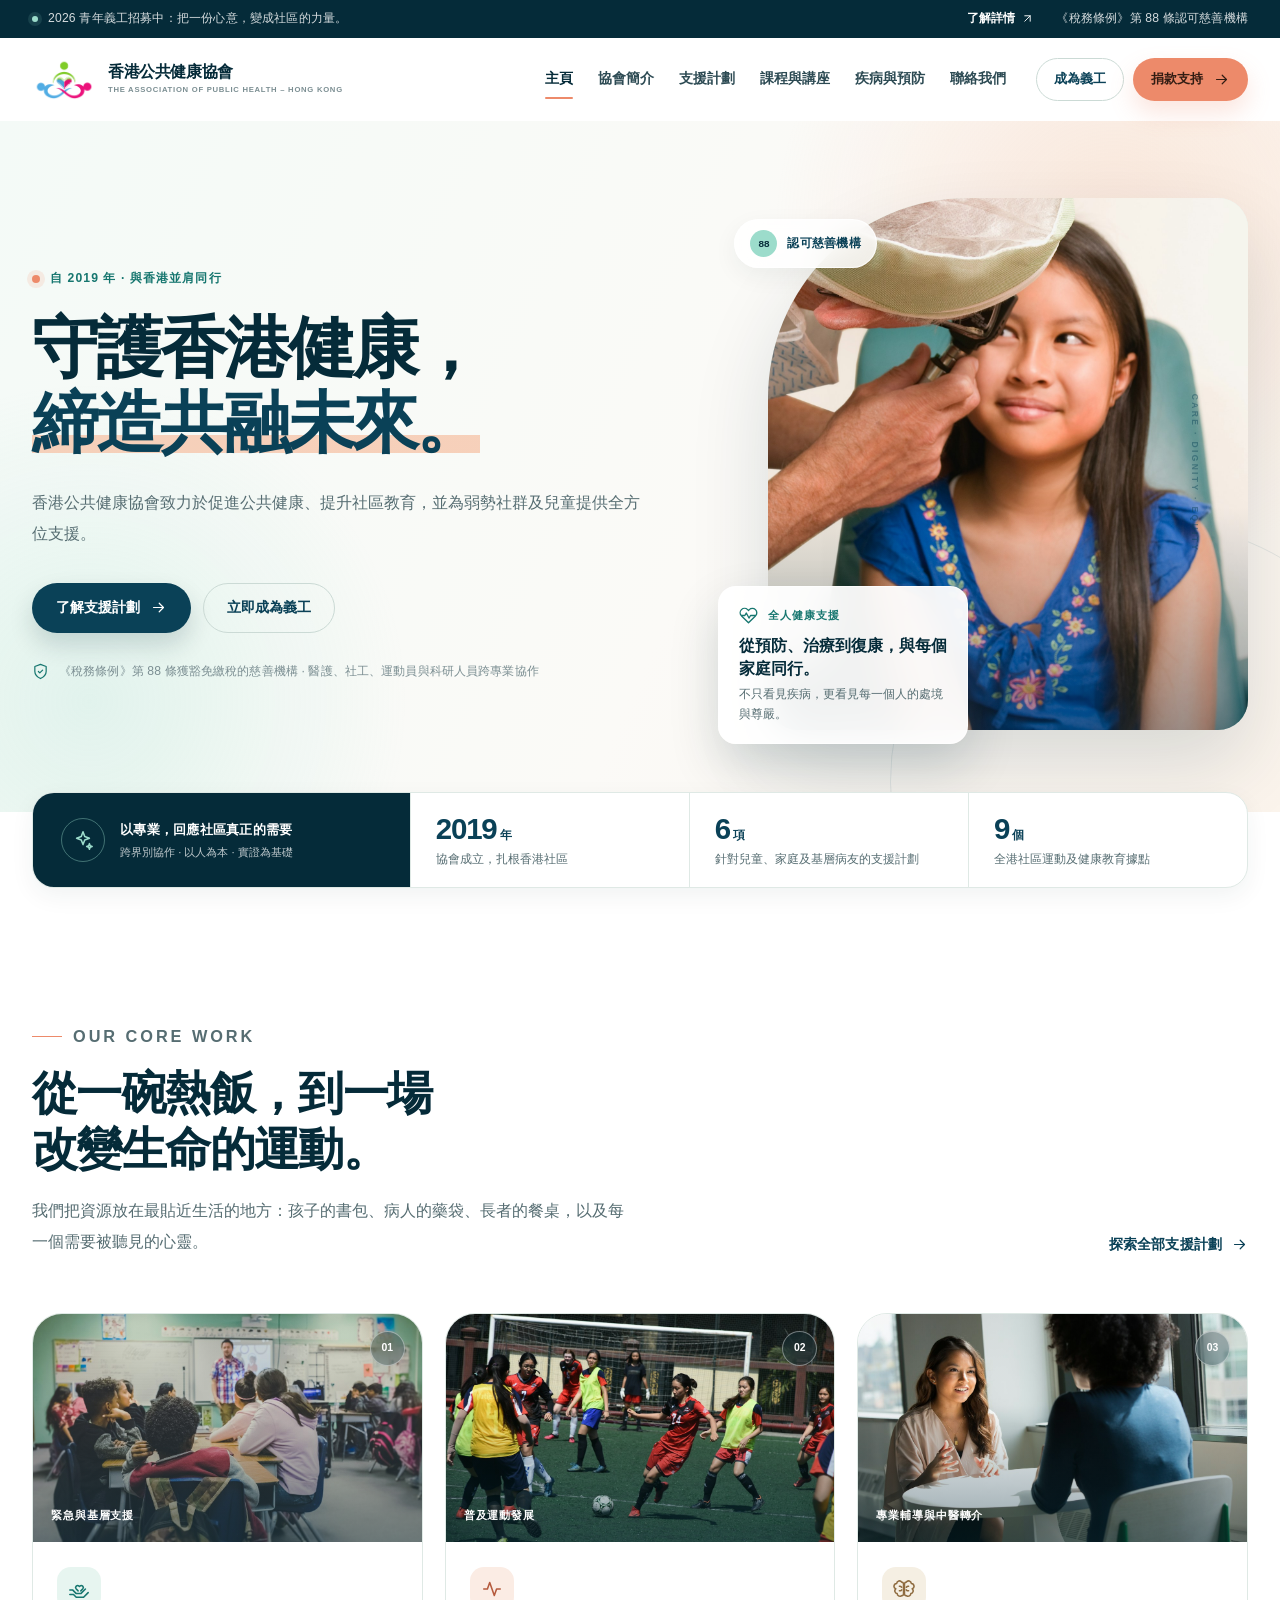
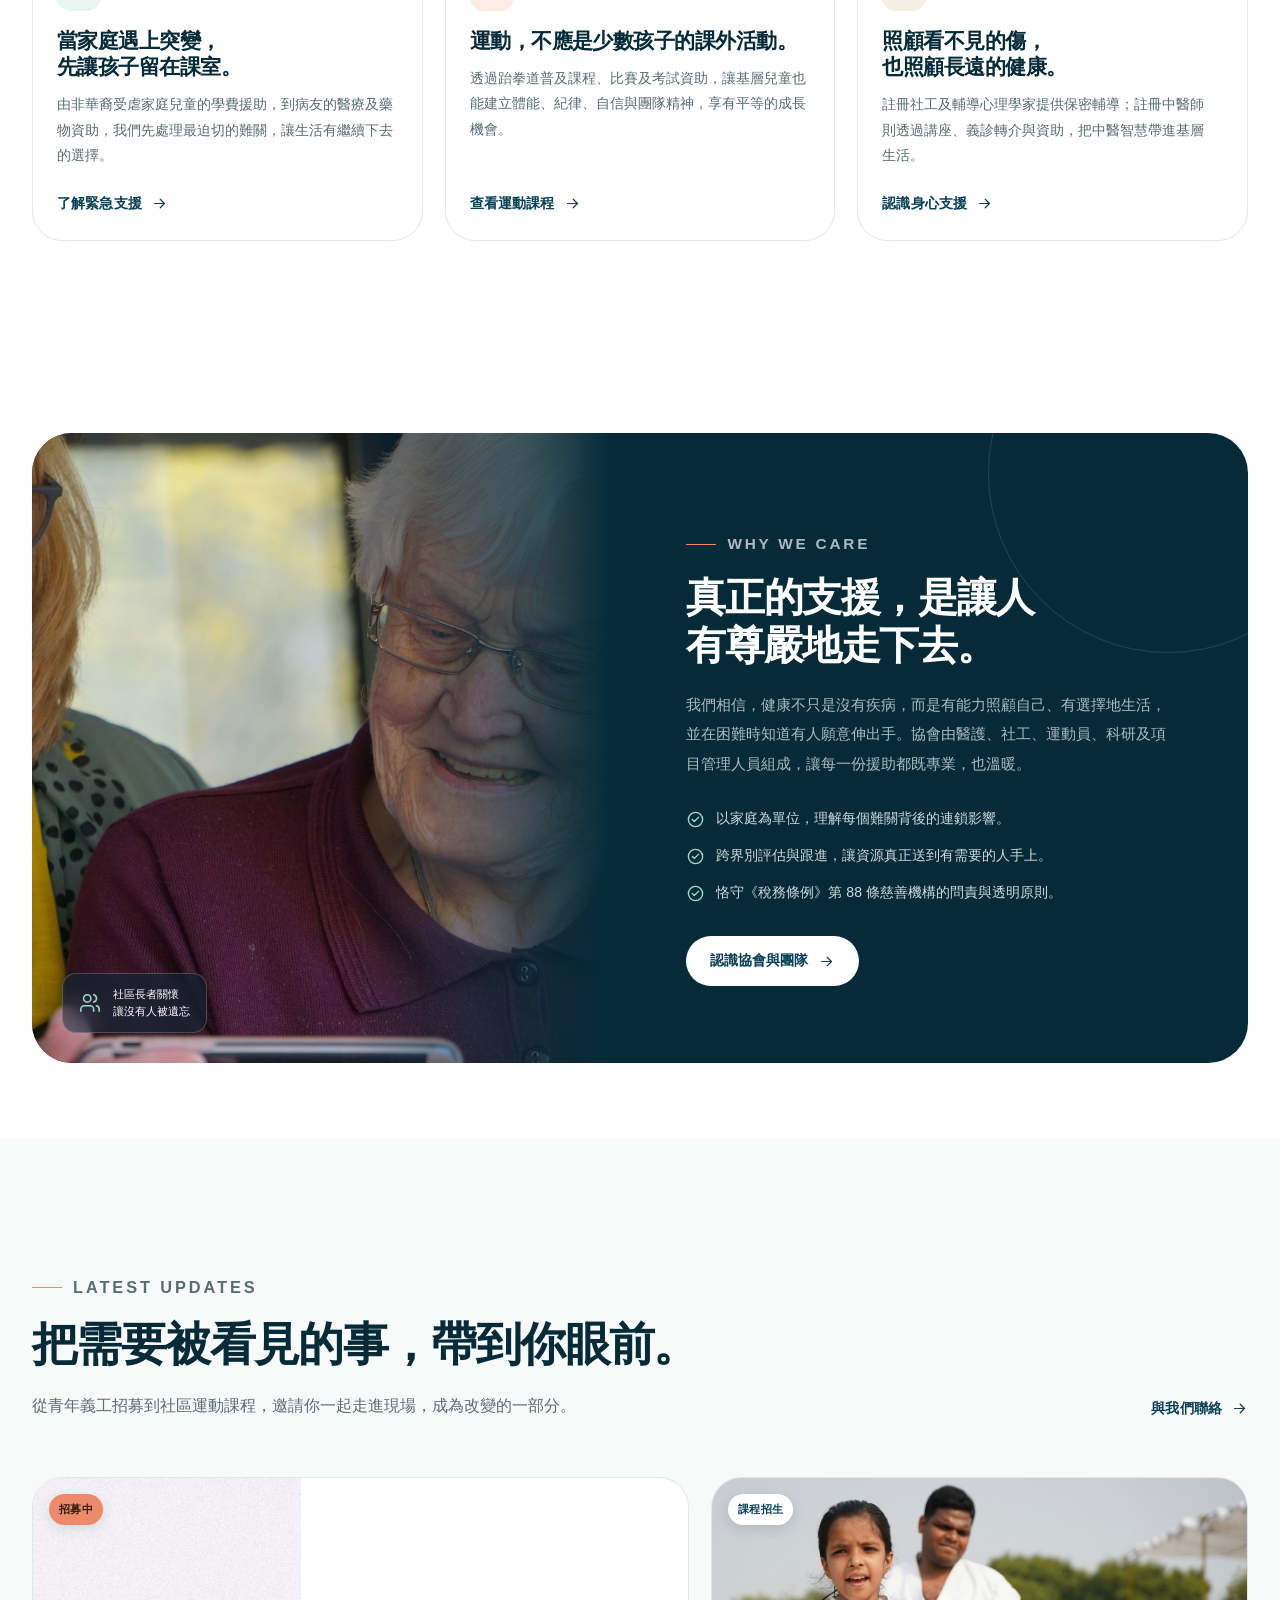
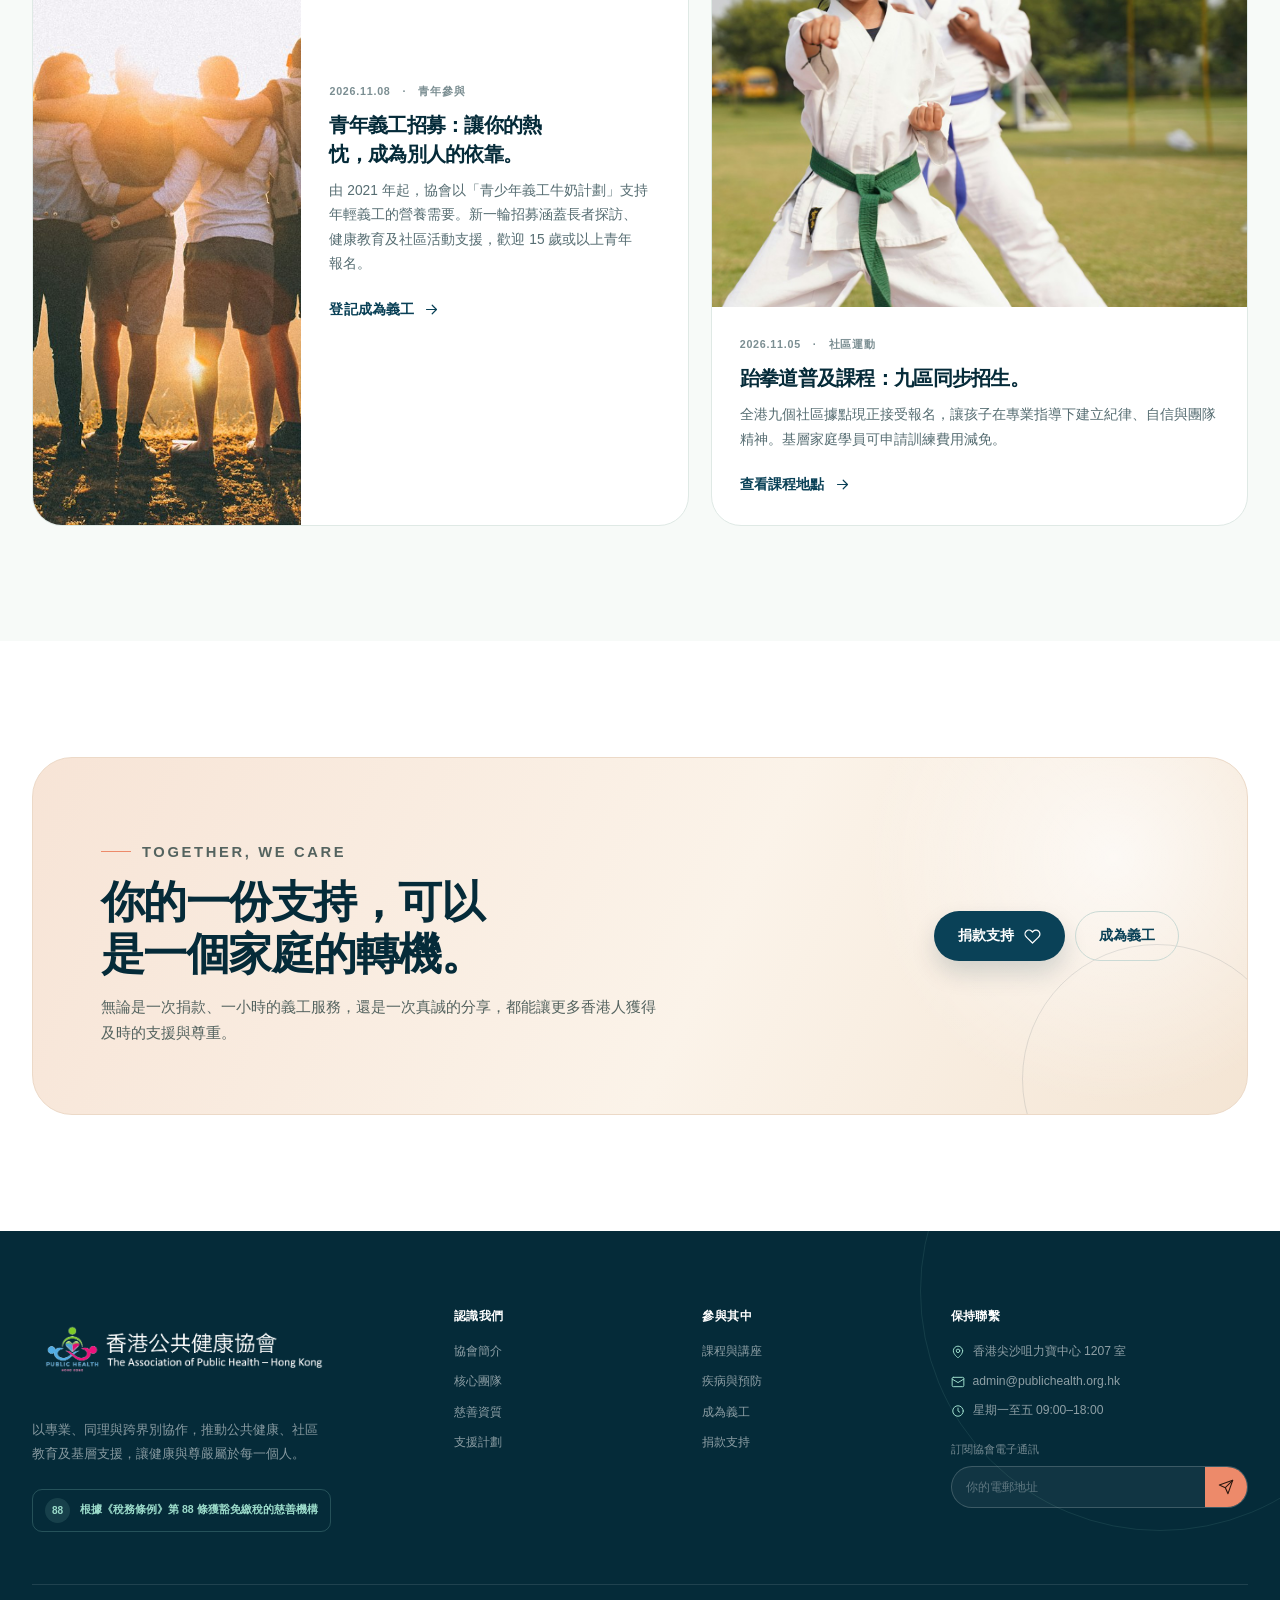
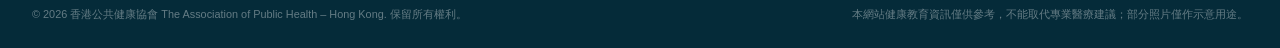
==== index.html @ a59a2dbe "Add files via upload" ====
<!DOCTYPE html>
<html lang="zh-Hant-HK">
<head>
  <meta charset="UTF-8">
  <meta name="viewport" content="width=device-width, initial-scale=1.0">
  <title>香港公共健康協會 | 守護香港健康，締造共融未來</title>
  <meta name="description" content="香港公共健康協會成立於 2019 年，是根據《稅務條例》第 88 條獲豁免繳稅的慈善機構。我們透過基層支援、社區運動、專業輔導及中醫轉介，守護每一個家庭的健康與尊嚴。">
  <meta name="theme-color" content="#073647">
  <meta property="og:title" content="香港公共健康協會 | 守護香港健康，締造共融未來">
  <meta property="og:description" content="以專業與同理心，推動公共健康、社區教育，為弱勢社群及兒童提供全方位支援。">
  <meta property="og:type" content="website">
  <link rel="icon" href="favicon.png" type="image/png">
  <script>document.documentElement.classList.add('js');</script>
  <link rel="stylesheet" href="assets/css/styles.css">
</head>
<body>
  <a class="skip-link" href="#main-content">跳至主要內容</a>

  <div class="topbar">
    <div class="container topbar__inner">
      <p class="topbar__message"><span class="topbar__dot" aria-hidden="true"></span>2026 青年義工招募中：把一份心意，變成社區的力量。</p>
      <div class="topbar__right">
        <a href="contact.html#volunteer">了解詳情 <svg class="icon" aria-hidden="true"><use href="assets/icons.svg#arrow-up-right"></use></svg></a>
        <span>《稅務條例》第 88 條認可慈善機構</span>
      </div>
    </div>
  </div>

  <header class="site-header">
    <div class="container header__inner">
      <a class="brand" href="index.html" aria-label="香港公共健康協會 — 返回主頁">
        <img class="brand__mark" src="assets/images/aphk-mark.webp" alt="" width="540" height="360">
        <span class="brand__text">
          <span class="brand__name">香港公共健康協會</span>
          <span class="brand__en">The Association of Public Health – Hong Kong</span>
        </span>
      </a>

      <nav class="nav" aria-label="主要導覽">
        <a class="nav__link" data-nav-link href="index.html">主頁</a>
        <a class="nav__link" data-nav-link href="about.html">協會簡介</a>
        <a class="nav__link" data-nav-link href="support.html">支援計劃</a>
        <a class="nav__link" data-nav-link href="courses.html">課程與講座</a>
        <a class="nav__link" data-nav-link href="prevention.html">疾病與預防</a>
        <a class="nav__link" data-nav-link href="contact.html">聯絡我們</a>
      </nav>

      <div class="header__actions">
        <a class="btn btn--outline btn--sm" href="contact.html#volunteer">成為義工</a>
        <a class="btn btn--accent btn--sm" href="contact.html#donate">捐款支持 <svg class="icon" aria-hidden="true"><use href="assets/icons.svg#arrow-right"></use></svg></a>
      </div>

      <button class="menu-toggle" type="button" data-menu-toggle aria-controls="mobile-nav" aria-expanded="false" aria-label="開啟選單">
        <svg class="icon" aria-hidden="true"><use href="assets/icons.svg#menu"></use></svg>
      </button>
    </div>
  </header>

  <div class="mobile-nav" id="mobile-nav" data-mobile-nav aria-hidden="true">
    <div class="mobile-nav__top">
      <a class="brand" href="index.html" aria-label="香港公共健康協會 — 返回主頁">
        <img class="brand__mark" src="assets/images/aphk-mark.webp" alt="" width="540" height="360">
        <span class="brand__text">
          <span class="brand__name">香港公共健康協會</span>
          <span class="brand__en">The Association of Public Health – Hong Kong</span>
        </span>
      </a>
      <button class="mobile-nav__close" type="button" data-menu-close aria-label="關閉選單">
        <svg class="icon" aria-hidden="true"><use href="assets/icons.svg#close"></use></svg>
      </button>
    </div>
    <nav class="mobile-nav__links" aria-label="流動裝置導覽">
      <a href="index.html" class="is-active">主頁 <svg class="icon" aria-hidden="true"><use href="assets/icons.svg#arrow-up-right"></use></svg></a>
      <a href="about.html">協會簡介 <svg class="icon" aria-hidden="true"><use href="assets/icons.svg#arrow-up-right"></use></svg></a>
      <a href="support.html">支援計劃 <svg class="icon" aria-hidden="true"><use href="assets/icons.svg#arrow-up-right"></use></svg></a>
      <a href="courses.html">課程與講座 <svg class="icon" aria-hidden="true"><use href="assets/icons.svg#arrow-up-right"></use></svg></a>
      <a href="prevention.html">疾病與預防 <svg class="icon" aria-hidden="true"><use href="assets/icons.svg#arrow-up-right"></use></svg></a>
      <a href="contact.html">成為義工與聯絡 <svg class="icon" aria-hidden="true"><use href="assets/icons.svg#arrow-up-right"></use></svg></a>
    </nav>
    <div class="mobile-nav__actions">
      <a class="btn btn--primary btn--block" href="contact.html#volunteer">成為義工</a>
      <a class="btn btn--accent btn--block" href="contact.html#donate">捐款支持</a>
    </div>
    <div class="mobile-nav__contact">
      香港尖沙咀力寶中心 1207 室<br>
      <a href="mailto:admin@publichealth.org.hk">admin@publichealth.org.hk</a>
    </div>
  </div>

  <main id="main-content">
    <section class="hero" aria-labelledby="hero-title">
      <div class="container hero__grid">
        <div class="hero__copy">
          <p class="hero__kicker">自 2019 年 · 與香港並肩同行</p>
          <h1 id="hero-title">守護香港健康，<br><span class="accent-line">締造共融未來。</span></h1>
          <p class="hero__sub">香港公共健康協會致力於促進公共健康、提升社區教育，並為弱勢社群及兒童提供全方位支援。</p>
          <div class="hero__actions">
            <a class="btn btn--primary" href="support.html">了解支援計劃 <svg class="icon" aria-hidden="true"><use href="assets/icons.svg#arrow-right"></use></svg></a>
            <a class="btn btn--outline" href="contact.html#volunteer">立即成為義工</a>
          </div>
          <p class="hero__note">
            <svg class="icon" aria-hidden="true"><use href="assets/icons.svg#shield"></use></svg>
            <span>《稅務條例》第 88 條獲豁免繳稅的慈善機構 · 醫護、社工、運動員與科研人員跨專業協作</span>
          </p>
        </div>

        <div class="hero__visual">
          <div class="hero__stamp"><span>88</span> 認可慈善機構</div>
          <div class="hero__media">
            <img src="assets/images/hero-care.jpg" alt="醫護人員細心為兒童檢查耳朵，孩子安靜地接受診治" width="1500" height="2308" fetchpriority="high">
          </div>
          <div class="hero__card">
            <div class="hero__card-top">
              <svg class="icon" aria-hidden="true"><use href="assets/icons.svg#heart-pulse"></use></svg>
              全人健康支援
            </div>
            <strong>從預防、治療到復康，與每個家庭同行。</strong>
            <p>不只看見疾病，更看見每一個人的處境與尊嚴。</p>
          </div>
          <span class="hero__side-label" aria-hidden="true">Care · Dignity · Equity</span>
        </div>
      </div>
    </section>

    <section class="impact-strip" aria-label="協會概況">
      <div class="container">
        <div class="impact-strip__inner">
          <div class="impact-strip__intro">
            <div class="impact-strip__seal">
              <svg class="icon" aria-hidden="true"><use href="assets/icons.svg#sparkle"></use></svg>
            </div>
            <p><strong>以專業，回應社區真正的需要</strong>跨界別協作 · 以人為本 · 實證為基礎</p>
          </div>
          <div class="impact-stat">
            <span class="impact-stat__number">2019<small>年</small></span>
            <span class="impact-stat__label">協會成立，扎根香港社區</span>
          </div>
          <div class="impact-stat">
            <span class="impact-stat__number">6<small>項</small></span>
            <span class="impact-stat__label">針對兒童、家庭及基層病友的支援計劃</span>
          </div>
          <div class="impact-stat">
            <span class="impact-stat__number">9<small>個</small></span>
            <span class="impact-stat__label">全港社區運動及健康教育據點</span>
          </div>
        </div>
      </div>
    </section>

    <section class="section" aria-labelledby="focus-title">
      <div class="container">
        <div class="section-head" data-reveal>
          <div class="section-head__copy">
            <p class="eyebrow">Our Core Work</p>
            <h2 id="focus-title">從一碗熱飯，到一場改變生命的運動。</h2>
            <p>我們把資源放在最貼近生活的地方：孩子的書包、病人的藥袋、長者的餐桌，以及每一個需要被聽見的心靈。</p>
          </div>
          <a class="text-link" href="support.html">探索全部支援計劃 <svg class="icon" aria-hidden="true"><use href="assets/icons.svg#arrow-right"></use></svg></a>
        </div>

        <div class="focus-grid">
          <article class="focus-card" data-reveal>
            <div class="focus-card__media">
              <img src="assets/images/education.jpg" alt="多元背景的學童在課室專心上課" width="1200" height="747" loading="lazy">
              <span class="focus-card__num">01</span>
              <span class="focus-card__tag">緊急與基層支援</span>
            </div>
            <div class="focus-card__body">
              <div class="focus-card__icon"><svg class="icon" aria-hidden="true"><use href="assets/icons.svg#hand-heart"></use></svg></div>
              <h3>當家庭遇上突變，先讓孩子留在課室。</h3>
              <p>由非華裔受虐家庭兒童的學費援助，到病友的醫療及藥物資助，我們先處理最迫切的難關，讓生活有繼續下去的選擇。</p>
              <a class="text-link" href="support.html#education">了解緊急支援 <svg class="icon" aria-hidden="true"><use href="assets/icons.svg#arrow-right"></use></svg></a>
            </div>
          </article>

          <article class="focus-card" data-reveal data-reveal-delay="1">
            <div class="focus-card__media">
              <img src="assets/images/sport-kids.jpg" alt="不同背景的兒童在草地上一同參與足球運動" width="1200" height="800" loading="lazy">
              <span class="focus-card__num">02</span>
              <span class="focus-card__tag">普及運動發展</span>
            </div>
            <div class="focus-card__body">
              <div class="focus-card__icon"><svg class="icon" aria-hidden="true"><use href="assets/icons.svg#activity"></use></svg></div>
              <h3>運動，不應是少數孩子的課外活動。</h3>
              <p>透過跆拳道普及課程、比賽及考試資助，讓基層兒童也能建立體能、紀律、自信與團隊精神，享有平等的成長機會。</p>
              <a class="text-link" href="courses.html#taekwondo">查看運動課程 <svg class="icon" aria-hidden="true"><use href="assets/icons.svg#arrow-right"></use></svg></a>
            </div>
          </article>

          <article class="focus-card" data-reveal data-reveal-delay="2">
            <div class="focus-card__media">
              <img src="assets/images/counselling.jpg" alt="輔導心理學家與市民進行溫暖而保密的對話" width="1200" height="800" loading="lazy">
              <span class="focus-card__num">03</span>
              <span class="focus-card__tag">專業輔導與中醫轉介</span>
            </div>
            <div class="focus-card__body">
              <div class="focus-card__icon"><svg class="icon" aria-hidden="true"><use href="assets/icons.svg#brain"></use></svg></div>
              <h3>照顧看不見的傷，也照顧長遠的健康。</h3>
              <p>註冊社工及輔導心理學家提供保密輔導；註冊中醫師則透過講座、義診轉介與資助，把中醫智慧帶進基層生活。</p>
              <a class="text-link" href="courses.html#counselling">認識身心支援 <svg class="icon" aria-hidden="true"><use href="assets/icons.svg#arrow-right"></use></svg></a>
            </div>
          </article>
        </div>
      </div>
    </section>

    <section class="section-sm" aria-labelledby="story-title">
      <div class="container">
        <div class="story" data-reveal>
          <div class="story__grid">
            <div class="story__media">
              <img src="assets/images/elderly-care.jpg" alt="義工把手輕輕放在長者肩上，陪伴她使用手機與外界聯繫" width="1400" height="933" loading="lazy">
              <div class="story__badge">
                <svg class="icon" aria-hidden="true"><use href="assets/icons.svg#users"></use></svg>
                <span>社區長者關懷<br>讓沒有人被遺忘</span>
              </div>
            </div>
            <div class="story__content">
              <p class="eyebrow eyebrow--light">Why We Care</p>
              <h2 id="story-title">真正的支援，是讓人有尊嚴地走下去。</h2>
              <p>我們相信，健康不只是沒有疾病，而是有能力照顧自己、有選擇地生活，並在困難時知道有人願意伸出手。協會由醫護、社工、運動員、科研及項目管理人員組成，讓每一份援助都既專業，也溫暖。</p>
              <ul class="story__checks">
                <li><svg class="icon" aria-hidden="true"><use href="assets/icons.svg#check-circle"></use></svg>以家庭為單位，理解每個難關背後的連鎖影響。</li>
                <li><svg class="icon" aria-hidden="true"><use href="assets/icons.svg#check-circle"></use></svg>跨界別評估與跟進，讓資源真正送到有需要的人手上。</li>
                <li><svg class="icon" aria-hidden="true"><use href="assets/icons.svg#check-circle"></use></svg>恪守《稅務條例》第 88 條慈善機構的問責與透明原則。</li>
              </ul>
              <a class="btn btn--light" href="about.html">認識協會與團隊 <svg class="icon" aria-hidden="true"><use href="assets/icons.svg#arrow-right"></use></svg></a>
            </div>
          </div>
        </div>
      </div>
    </section>

    <section class="section section--mist" aria-labelledby="news-title">
      <div class="container">
        <div class="section-head" data-reveal>
          <div class="section-head__copy">
            <p class="eyebrow">Latest Updates</p>
            <h2 id="news-title">把需要被看見的事，帶到你眼前。</h2>
            <p>從青年義工招募到社區運動課程，邀請你一起走進現場，成為改變的一部分。</p>
          </div>
          <a class="text-link" href="contact.html">與我們聯絡 <svg class="icon" aria-hidden="true"><use href="assets/icons.svg#arrow-right"></use></svg></a>
        </div>

        <div class="news-grid">
          <article class="news-card" data-reveal>
            <div class="news-card__media">
              <img src="assets/images/volunteer-group.jpg" alt="一群青年義工在夕陽下並肩而立，展現團隊精神" width="1400" height="933" loading="lazy">
              <span class="news-card__badge news-card__badge--accent">招募中</span>
            </div>
            <div class="news-card__body">
              <div class="news-card__meta"><span>2026.11.08</span><span>青年參與</span></div>
              <h3>青年義工招募：讓你的熱忱，成為別人的依靠。</h3>
              <p>由 2021 年起，協會以「青少年義工牛奶計劃」支持年輕義工的營養需要。新一輪招募涵蓋長者探訪、健康教育及社區活動支援，歡迎 15 歲或以上青年報名。</p>
              <a class="text-link" href="contact.html#volunteer">登記成為義工 <svg class="icon" aria-hidden="true"><use href="assets/icons.svg#arrow-right"></use></svg></a>
            </div>
          </article>

          <article class="news-card news-card--stacked" data-reveal data-reveal-delay="1">
            <div class="news-card__media">
              <img src="assets/images/taekwondo-kids.jpg" alt="穿着跆拳道服的兒童在戶外認真練習" width="1200" height="960" loading="lazy">
              <span class="news-card__badge">課程招生</span>
            </div>
            <div class="news-card__body">
              <div class="news-card__meta"><span>2026.11.05</span><span>社區運動</span></div>
              <h3>跆拳道普及課程：九區同步招生。</h3>
              <p>全港九個社區據點現正接受報名，讓孩子在專業指導下建立紀律、自信與團隊精神。基層家庭學員可申請訓練費用減免。</p>
              <a class="text-link" href="courses.html#taekwondo">查看課程地點 <svg class="icon" aria-hidden="true"><use href="assets/icons.svg#arrow-right"></use></svg></a>
            </div>
          </article>
        </div>
      </div>
    </section>

    <section class="section" aria-labelledby="home-cta-title">
      <div class="container">
        <div class="cta-band" data-reveal>
          <div class="cta-band__grid">
            <div class="cta-band__copy">
              <p class="eyebrow">Together, We Care</p>
              <h2 id="home-cta-title">你的一份支持，可以是一個家庭的轉機。</h2>
              <p>無論是一次捐款、一小時的義工服務，還是一次真誠的分享，都能讓更多香港人獲得及時的支援與尊重。</p>
            </div>
            <div class="cta-band__actions">
              <a class="btn btn--primary" href="contact.html#donate">捐款支持 <svg class="icon" aria-hidden="true"><use href="assets/icons.svg#heart"></use></svg></a>
              <a class="btn btn--outline" href="contact.html#volunteer">成為義工</a>
            </div>
          </div>
        </div>
      </div>
    </section>
  </main>

  <footer class="site-footer">
    <div class="container">
      <div class="footer__main">
        <div class="footer__brand">
          <a class="brand brand--footer" href="index.html" aria-label="香港公共健康協會 — 返回主頁">
            <img class="footer__logo" src="assets/images/aphk-logo-reverse.webp" alt="香港公共健康協會 — The Association of Public Health, Hong Kong" width="3015" height="765">
          </a>
          <p class="footer__mission">以專業、同理與跨界別協作，推動公共健康、社區教育及基層支援，讓健康與尊嚴屬於每一個人。</p>
          <div class="footer__seal"><span>88</span> 根據《稅務條例》第 88 條獲豁免繳稅的慈善機構</div>
        </div>

        <div class="footer__col">
          <h3>認識我們</h3>
          <nav class="footer__links" aria-label="認識我們">
            <a href="about.html">協會簡介</a>
            <a href="about.html#team">核心團隊</a>
            <a href="about.html#governance">慈善資質</a>
            <a href="support.html">支援計劃</a>
          </nav>
        </div>

        <div class="footer__col">
          <h3>參與其中</h3>
          <nav class="footer__links" aria-label="參與其中">
            <a href="courses.html">課程與講座</a>
            <a href="prevention.html">疾病與預防</a>
            <a href="contact.html#volunteer">成為義工</a>
            <a href="contact.html#donate">捐款支持</a>
          </nav>
        </div>

        <div class="footer__col footer__col--newsletter">
          <h3>保持聯繫</h3>
          <div class="footer__contact">
            <div class="footer__contact-row">
              <svg class="icon" aria-hidden="true"><use href="assets/icons.svg#map-pin"></use></svg>
              <span>香港尖沙咀力寶中心 1207 室</span>
            </div>
            <div class="footer__contact-row">
              <svg class="icon" aria-hidden="true"><use href="assets/icons.svg#mail"></use></svg>
              <a href="mailto:admin@publichealth.org.hk">admin@publichealth.org.hk</a>
            </div>
            <div class="footer__contact-row">
              <svg class="icon" aria-hidden="true"><use href="assets/icons.svg#clock"></use></svg>
              <span>星期一至五 09:00–18:00</span>
            </div>
          </div>
          <form class="newsletter" data-newsletter>
            <label for="footer-email">訂閱協會電子通訊</label>
            <div class="newsletter__row">
              <input id="footer-email" name="email" type="email" autocomplete="email" placeholder="你的電郵地址" required>
              <button type="submit" aria-label="訂閱電子通訊">
                <svg class="icon" aria-hidden="true"><use href="assets/icons.svg#send"></use></svg>
              </button>
            </div>
            <p class="newsletter__status" data-newsletter-status aria-live="polite"></p>
          </form>
        </div>
      </div>

      <div class="footer__bottom">
        <p>© <span data-year>2026</span> 香港公共健康協會 The Association of Public Health – Hong Kong. 保留所有權利。</p>
        <p>本網站健康教育資訊僅供參考，不能取代專業醫療建議；部分照片僅作示意用途。</p>
      </div>
    </div>
  </footer>

  <button class="back-to-top" type="button" data-back-to-top aria-label="返回頁面頂部">
    <svg class="icon" aria-hidden="true"><use href="assets/icons.svg#arrow-right"></use></svg>
  </button>

  <script src="assets/js/main.js" defer></script>
</body>
</html>
---- assets/css/styles.css ----
/* ==========================================================================
   APHK — The Association of Public Health, Hong Kong
   Design system & site styles
   ========================================================================== */

:root {
  --navy-950: #052b39;
  --navy-900: #073647;
  --navy: #0a4157;
  --navy-700: #135a70;
  --teal: #16766f;
  --mint: #9cdccb;
  --mint-strong: #63c4ae;
  --mint-soft: #e7f5f0;
  --mint-pale: #f1f9f6;
  --coral: #ed8a6a;
  --coral-deep: #d66f4f;
  --apricot: #f6c7ad;
  --sand: #faf4ec;
  --sand-deep: #f2e4d4;
  --paper: #ffffff;
  --off-white: #f7faf8;
  --ink: #1b3036;
  --muted: #566d72;
  --muted-light: #7b8e92;
  --line: #dfe9e5;
  --line-strong: #cbdad5;
  --danger: #b94b38;
  --font-sans: "PingFang HK", "PingFang TC", "Noto Sans TC", "Microsoft JhengHei",
    "Helvetica Neue", Arial, sans-serif;
  --font-latin: "Avenir Next", "Helvetica Neue", Arial, sans-serif;
  --shadow-sm: 0 8px 24px rgba(5, 43, 57, 0.06);
  --shadow-md: 0 20px 50px rgba(5, 43, 57, 0.1);
  --shadow-lg: 0 35px 80px rgba(5, 43, 57, 0.14);
  --radius-sm: 12px;
  --radius-md: 20px;
  --radius-lg: 30px;
  --radius-xl: 40px;
  --container: 1240px;
  --header-height: 82px;
  --ease: cubic-bezier(0.22, 1, 0.36, 1);
}

*,
*::before,
*::after {
  box-sizing: border-box;
}

html {
  scroll-behavior: smooth;
  scroll-padding-top: calc(var(--header-height) + 24px);
  -webkit-text-size-adjust: 100%;
}

body {
  margin: 0;
  background: var(--paper);
  color: var(--ink);
  font-family: var(--font-sans);
  font-size: 16px;
  line-height: 1.75;
  -webkit-font-smoothing: antialiased;
  text-rendering: optimizeLegibility;
}

body.no-scroll {
  overflow: hidden;
}

::selection {
  background: var(--apricot);
  color: var(--navy-950);
}

img,
svg,
video {
  display: block;
  max-width: 100%;
}

img {
  height: auto;
}

a {
  color: inherit;
  text-decoration: none;
}

button,
input,
textarea,
select {
  font: inherit;
}

button {
  cursor: pointer;
}

h1,
h2,
h3,
h4,
p,
ul,
ol,
figure,
blockquote {
  margin: 0;
}

ul,
ol {
  padding: 0;
  list-style: none;
}

h1,
h2,
h3,
h4 {
  color: var(--navy-950);
  font-weight: 700;
  line-height: 1.24;
  letter-spacing: -0.035em;
  text-wrap: balance;
}

h1 {
  font-size: clamp(2.8rem, 5.2vw, 5.1rem);
  line-height: 1.11;
}

h2 {
  font-size: clamp(2rem, 3.6vw, 3.35rem);
  line-height: 1.2;
}

h3 {
  font-size: clamp(1.3rem, 1.8vw, 1.62rem);
}

p {
  text-wrap: pretty;
}

strong {
  font-weight: 700;
}

:focus-visible {
  outline: 3px solid var(--coral);
  outline-offset: 4px;
  border-radius: 4px;
}

.skip-link {
  position: fixed;
  top: 12px;
  left: 12px;
  z-index: 2000;
  padding: 12px 18px;
  background: var(--navy-950);
  color: var(--paper);
  border-radius: 8px;
  transform: translateY(-160%);
  transition: transform 0.2s ease;
}

.skip-link:focus {
  transform: translateY(0);
}

/* --------------------------------------------------------------------------
   Layout utilities
   -------------------------------------------------------------------------- */

.container {
  width: min(var(--container), calc(100% - 64px));
  margin-inline: auto;
}

.container-narrow {
  width: min(900px, calc(100% - 64px));
  margin-inline: auto;
}

.section {
  padding: clamp(72px, 9vw, 118px) 0;
}

.section-sm {
  padding: clamp(52px, 6vw, 76px) 0;
}

.section--mist {
  background: var(--off-white);
}

.section--sand {
  background: var(--sand);
}

.section--mint {
  background: var(--mint-pale);
}

.section--navy {
  background: var(--navy-950);
  color: rgba(255, 255, 255, 0.78);
}

.section--navy h2,
.section--navy h3 {
  color: var(--paper);
}

.section-head {
  display: flex;
  align-items: flex-end;
  justify-content: space-between;
  gap: 40px;
  margin-bottom: clamp(34px, 4.5vw, 56px);
}

.section-head__copy {
  max-width: 740px;
}

.section-head h2 {
  margin-top: 14px;
}

.section-head p {
  max-width: 600px;
  margin-top: 18px;
  color: var(--muted);
  font-size: 1.02rem;
  line-height: 1.9;
}

.section-head--center {
  display: block;
  text-align: center;
  max-width: 780px;
  margin-inline: auto;
}

.section-head--center p {
  margin-inline: auto;
}

.section-head--center .eyebrow {
  justify-content: center;
}

.section-head--center .eyebrow::before {
  display: none;
}

.eyebrow {
  display: inline-flex;
  align-items: center;
  gap: 11px;
  color: var(--teal);
  font-family: var(--font-latin);
  font-size: 0.7rem;
  font-weight: 700;
  letter-spacing: 0.18em;
  line-height: 1.4;
  text-transform: uppercase;
}

.eyebrow::before {
  content: "";
  width: 30px;
  height: 1px;
  background: var(--coral);
}

.eyebrow--light {
  color: var(--mint);
}

.eyebrow--light::before {
  background: var(--coral);
}

.eyebrow__zh {
  font-family: var(--font-sans);
  letter-spacing: 0.08em;
}

.lede {
  color: var(--muted);
  font-size: clamp(1.02rem, 1.3vw, 1.12rem);
  line-height: 1.9;
}

.text-link {
  display: inline-flex;
  align-items: center;
  gap: 9px;
  color: var(--navy);
  font-size: 0.9rem;
  font-weight: 700;
  letter-spacing: 0.01em;
}

.text-link svg {
  width: 17px;
  height: 17px;
  transition: transform 0.25s var(--ease);
}

.text-link:hover svg {
  transform: translateX(4px);
}

.text-link--light {
  color: var(--mint);
}

.icon {
  width: 1.25em;
  height: 1.25em;
  flex: none;
  fill: none;
  stroke: currentColor;
  stroke-linecap: round;
  stroke-linejoin: round;
  stroke-width: 1.7;
}

/* --------------------------------------------------------------------------
   Buttons & pills
   -------------------------------------------------------------------------- */

.btn {
  display: inline-flex;
  align-items: center;
  justify-content: center;
  gap: 10px;
  min-height: 50px;
  padding: 0 23px;
  border: 1px solid transparent;
  border-radius: 999px;
  font-size: 0.9rem;
  font-weight: 700;
  line-height: 1.2;
  text-align: center;
  transition:
    background-color 0.25s ease,
    border-color 0.25s ease,
    color 0.25s ease,
    transform 0.25s var(--ease),
    box-shadow 0.25s ease;
}

.btn svg {
  width: 17px;
  height: 17px;
  transition: transform 0.25s var(--ease);
}

.btn:hover svg {
  transform: translateX(3px);
}

.btn:hover {
  transform: translateY(-2px);
}

.btn:active {
  transform: translateY(0);
}

.btn--primary {
  background: var(--navy);
  color: var(--paper);
  box-shadow: 0 12px 24px rgba(5, 43, 57, 0.16);
}

.btn--primary:hover {
  background: var(--navy-700);
  box-shadow: 0 16px 30px rgba(5, 43, 57, 0.2);
}

.btn--accent {
  background: var(--coral);
  color: #321c13;
  box-shadow: 0 12px 24px rgba(237, 138, 106, 0.22);
}

.btn--accent:hover {
  background: #f19b7e;
  box-shadow: 0 16px 32px rgba(237, 138, 106, 0.28);
}

.btn--outline {
  background: transparent;
  border-color: var(--line-strong);
  color: var(--navy);
}

.btn--outline:hover {
  background: var(--paper);
  border-color: var(--navy);
}

.btn--light {
  background: var(--paper);
  color: var(--navy);
}

.btn--light:hover {
  background: var(--mint-soft);
}

.btn--ghost-light {
  border-color: rgba(255, 255, 255, 0.28);
  color: var(--paper);
}

.btn--ghost-light:hover {
  background: rgba(255, 255, 255, 0.1);
  border-color: rgba(255, 255, 255, 0.5);
}

.btn--sm {
  min-height: 42px;
  padding: 0 17px;
  font-size: 0.82rem;
}

.btn--block {
  width: 100%;
}

.pill {
  display: inline-flex;
  align-items: center;
  gap: 8px;
  min-height: 30px;
  padding: 5px 12px;
  background: var(--mint-soft);
  border-radius: 999px;
  color: var(--teal);
  font-size: 0.72rem;
  font-weight: 700;
  letter-spacing: 0.04em;
  line-height: 1.3;
}

.pill--coral {
  background: #fbeae3;
  color: #a84c34;
}

.pill--sand {
  background: #f8eddf;
  color: #8b5c33;
}

.pill--navy {
  background: rgba(255, 255, 255, 0.1);
  color: var(--mint);
}

.pill__dot {
  width: 6px;
  height: 6px;
  border-radius: 50%;
  background: currentColor;
}

/* --------------------------------------------------------------------------
   Announcement bar & header
   -------------------------------------------------------------------------- */

.topbar {
  background: var(--navy-950);
  color: rgba(255, 255, 255, 0.83);
  font-size: 0.76rem;
  letter-spacing: 0.015em;
}

.topbar__inner {
  display: flex;
  align-items: center;
  justify-content: space-between;
  gap: 24px;
  min-height: 38px;
}

.topbar__message {
  display: flex;
  align-items: center;
  gap: 10px;
}

.topbar__dot {
  width: 6px;
  height: 6px;
  border-radius: 50%;
  background: var(--mint);
  box-shadow: 0 0 0 4px rgba(156, 220, 203, 0.12);
}

.topbar a {
  display: inline-flex;
  align-items: center;
  gap: 6px;
  color: var(--paper);
  font-weight: 600;
}

.topbar a:hover {
  color: var(--mint);
}

.topbar a svg {
  width: 13px;
  height: 13px;
}

.topbar__right {
  display: flex;
  align-items: center;
  gap: 22px;
  white-space: nowrap;
}

.site-header {
  position: sticky;
  top: 0;
  z-index: 100;
  background: rgba(255, 255, 255, 0.92);
  border-bottom: 1px solid transparent;
  backdrop-filter: blur(18px);
  -webkit-backdrop-filter: blur(18px);
  transition:
    border-color 0.25s ease,
    box-shadow 0.25s ease,
    background-color 0.25s ease;
}

.site-header.is-scrolled {
  background: rgba(255, 255, 255, 0.96);
  border-bottom-color: var(--line);
  box-shadow: 0 12px 30px rgba(5, 43, 57, 0.06);
}

.header__inner {
  display: flex;
  align-items: center;
  min-height: var(--header-height);
  gap: 26px;
}

.brand {
  display: inline-flex;
  align-items: center;
  gap: 12px;
  flex: none;
  min-width: 0;
}

.brand__mark {
  width: 64px;
  height: auto;
  flex: none;
}

.brand__text {
  display: flex;
  flex-direction: column;
  gap: 3px;
  min-width: 0;
}

.brand__name {
  color: var(--navy-950);
  font-size: 1rem;
  font-weight: 700;
  letter-spacing: -0.025em;
  line-height: 1.25;
  white-space: nowrap;
}

.brand__en {
  color: var(--muted-light);
  font-family: var(--font-latin);
  font-size: 0.48rem;
  font-weight: 600;
  letter-spacing: 0.095em;
  line-height: 1.35;
  text-transform: uppercase;
  white-space: nowrap;
}

.nav {
  display: flex;
  align-items: center;
  gap: 25px;
  margin-left: auto;
}

.nav__link {
  position: relative;
  padding: 9px 0;
  color: #2c4a53;
  font-size: 0.86rem;
  font-weight: 600;
  white-space: nowrap;
  transition: color 0.2s ease;
}

.nav__link::after {
  content: "";
  position: absolute;
  right: 0;
  bottom: 1px;
  left: 0;
  height: 2px;
  border-radius: 2px;
  background: var(--coral);
  transform: scaleX(0);
  transform-origin: right;
  transition: transform 0.28s var(--ease);
}

.nav__link:hover,
.nav__link.is-active {
  color: var(--navy-950);
}

.nav__link:hover::after,
.nav__link.is-active::after {
  transform: scaleX(1);
  transform-origin: left;
}

.header__actions {
  display: flex;
  align-items: center;
  gap: 9px;
  margin-left: 4px;
}

.header__actions .btn {
  min-height: 43px;
  padding-inline: 17px;
  font-size: 0.82rem;
}

.menu-toggle {
  display: none;
  width: 44px;
  height: 44px;
  align-items: center;
  justify-content: center;
  margin-left: auto;
  padding: 0;
  border: 1px solid var(--line);
  border-radius: 50%;
  background: var(--paper);
  color: var(--navy);
}

.menu-toggle svg {
  width: 21px;
  height: 21px;
}

.mobile-nav {
  position: fixed;
  inset: 0;
  z-index: 1000;
  display: flex;
  flex-direction: column;
  padding: 22px 24px 32px;
  overflow-y: auto;
  background: var(--off-white);
  opacity: 0;
  visibility: hidden;
  transform: translateX(100%);
  transition:
    transform 0.4s var(--ease),
    opacity 0.3s ease,
    visibility 0.3s ease;
}

.mobile-nav.is-open {
  opacity: 1;
  visibility: visible;
  transform: translateX(0);
}

.mobile-nav__top {
  display: flex;
  align-items: center;
  justify-content: space-between;
  gap: 20px;
  padding-bottom: 22px;
  border-bottom: 1px solid var(--line);
}

.mobile-nav__close {
  display: inline-flex;
  align-items: center;
  justify-content: center;
  width: 44px;
  height: 44px;
  padding: 0;
  border: 1px solid var(--line);
  border-radius: 50%;
  background: var(--paper);
  color: var(--navy);
}

.mobile-nav__close svg {
  width: 21px;
  height: 21px;
}

.mobile-nav__links {
  display: flex;
  flex-direction: column;
  padding: 24px 0;
}

.mobile-nav__links a {
  display: flex;
  align-items: center;
  justify-content: space-between;
  padding: 17px 2px;
  border-bottom: 1px solid var(--line);
  color: var(--navy-950);
  font-size: 1.13rem;
  font-weight: 600;
}

.mobile-nav__links a svg {
  width: 18px;
  height: 18px;
  color: var(--muted-light);
}

.mobile-nav__links a.is-active {
  color: var(--teal);
}

.mobile-nav__actions {
  display: grid;
  gap: 10px;
  margin-top: 10px;
}

.mobile-nav__contact {
  margin-top: auto;
  padding-top: 32px;
  color: var(--muted);
  font-size: 0.84rem;
  line-height: 1.9;
}

.mobile-nav__contact a {
  color: var(--navy);
  font-weight: 600;
}

/* --------------------------------------------------------------------------
   Home hero
   -------------------------------------------------------------------------- */

.hero {
  position: relative;
  overflow: hidden;
  padding: clamp(50px, 6vw, 88px) 0 clamp(48px, 5vw, 68px);
  background:
    radial-gradient(circle at 87% 16%, rgba(246, 199, 173, 0.36), transparent 27%),
    radial-gradient(circle at 7% 84%, rgba(156, 220, 203, 0.24), transparent 24%),
    linear-gradient(115deg, #f4faf7 0%, #fbfaf7 56%, #fbf4ec 100%);
}

.hero::after {
  content: "";
  position: absolute;
  right: -130px;
  bottom: -230px;
  width: 520px;
  height: 520px;
  border: 1px solid rgba(10, 65, 87, 0.09);
  border-radius: 50%;
  pointer-events: none;
}

.hero__grid {
  position: relative;
  z-index: 1;
  display: grid;
  grid-template-columns: minmax(0, 1.05fr) minmax(370px, 0.82fr);
  align-items: center;
  gap: clamp(44px, 6vw, 86px);
}

.hero__copy {
  padding: 14px 0;
}

.hero__kicker {
  display: inline-flex;
  align-items: center;
  gap: 10px;
  margin-bottom: 22px;
  color: var(--teal);
  font-size: 0.76rem;
  font-weight: 700;
  letter-spacing: 0.09em;
}

.hero__kicker::before {
  content: "";
  width: 8px;
  height: 8px;
  border-radius: 50%;
  background: var(--coral);
  box-shadow: 0 0 0 5px rgba(237, 138, 106, 0.15);
}

.hero h1 {
  max-width: 760px;
  color: var(--navy-950);
  font-size: clamp(3rem, 5.25vw, 5.2rem);
  letter-spacing: -0.045em;
}

.hero h1 .accent-line {
  display: inline;
  background-image: linear-gradient(
    transparent 67%,
    rgba(246, 199, 173, 0.82) 67%,
    rgba(246, 199, 173, 0.82) 91%,
    transparent 91%
  );
  background-repeat: no-repeat;
  background-size: 100% 100%;
  color: var(--navy);
}

.hero__sub {
  max-width: 610px;
  margin-top: 26px;
  color: var(--muted);
  font-size: clamp(0.98rem, 1.25vw, 1.08rem);
  line-height: 1.95;
}

.hero__actions {
  display: flex;
  flex-wrap: wrap;
  gap: 12px;
  margin-top: 34px;
}

.hero__note {
  display: flex;
  align-items: center;
  gap: 10px;
  margin-top: 28px;
  color: var(--muted-light);
  font-size: 0.76rem;
  letter-spacing: 0.01em;
}

.hero__note svg {
  width: 17px;
  height: 17px;
  color: var(--teal);
}

.hero__visual {
  position: relative;
  padding: 0 0 18px 20px;
}

.hero__media {
  position: relative;
  overflow: hidden;
  aspect-ratio: 1 / 1.11;
  border-radius: 200px 30px 30px 30px;
  background: var(--mint-soft);
  box-shadow: var(--shadow-lg);
}

.hero__media::after {
  content: "";
  position: absolute;
  inset: 0;
  background: linear-gradient(180deg, transparent 58%, rgba(5, 43, 57, 0.4));
  pointer-events: none;
}

.hero__media img {
  width: 100%;
  height: 100%;
  object-fit: cover;
  object-position: 62% center;
  transition: transform 1.2s var(--ease);
}

.hero__visual:hover .hero__media img {
  transform: scale(1.035);
}

.hero__stamp {
  position: absolute;
  top: 21px;
  left: -14px;
  z-index: 2;
  display: flex;
  align-items: center;
  gap: 10px;
  padding: 10px 15px;
  border: 1px solid rgba(255, 255, 255, 0.8);
  border-radius: 999px;
  background: rgba(255, 255, 255, 0.86);
  color: var(--navy);
  font-size: 0.72rem;
  font-weight: 700;
  letter-spacing: 0.02em;
  box-shadow: var(--shadow-sm);
  backdrop-filter: blur(14px);
}

.hero__stamp span {
  display: inline-flex;
  align-items: center;
  justify-content: center;
  width: 27px;
  height: 27px;
  border-radius: 50%;
  background: var(--mint);
  color: var(--navy-950);
  font-family: var(--font-latin);
  font-size: 0.62rem;
  font-weight: 800;
  letter-spacing: 0;
}

.hero__card {
  position: absolute;
  bottom: 4px;
  left: -30px;
  z-index: 2;
  width: 250px;
  padding: 19px 20px;
  border: 1px solid rgba(255, 255, 255, 0.7);
  border-radius: 18px;
  background: rgba(255, 255, 255, 0.94);
  box-shadow: 0 22px 50px rgba(5, 43, 57, 0.16);
  backdrop-filter: blur(16px);
}

.hero__card-top {
  display: flex;
  align-items: center;
  gap: 10px;
  margin-bottom: 10px;
  color: var(--teal);
  font-size: 0.68rem;
  font-weight: 800;
  letter-spacing: 0.08em;
  text-transform: uppercase;
}

.hero__card-top svg {
  width: 19px;
  height: 19px;
}

.hero__card strong {
  display: block;
  color: var(--navy-950);
  font-size: 0.97rem;
  line-height: 1.45;
}

.hero__card p {
  margin-top: 5px;
  color: var(--muted);
  font-size: 0.74rem;
  line-height: 1.65;
}

.hero__side-label {
  position: absolute;
  top: 50%;
  right: -25px;
  color: rgba(10, 65, 87, 0.44);
  font-family: var(--font-latin);
  font-size: 0.53rem;
  font-weight: 700;
  letter-spacing: 0.28em;
  text-transform: uppercase;
  transform: translateY(-50%) rotate(90deg);
}

/* Trust / impact strip */
.impact-strip {
  position: relative;
  z-index: 3;
  margin-top: -20px;
}

.impact-strip__inner {
  display: grid;
  grid-template-columns: 1.35fr repeat(3, 1fr);
  align-items: stretch;
  overflow: hidden;
  border: 1px solid var(--line);
  border-radius: 22px;
  background: var(--paper);
  box-shadow: var(--shadow-sm);
}

.impact-strip__intro {
  display: flex;
  align-items: center;
  gap: 15px;
  padding: 25px 28px;
  background: var(--navy-950);
  color: rgba(255, 255, 255, 0.74);
}

.impact-strip__seal {
  display: flex;
  align-items: center;
  justify-content: center;
  width: 44px;
  height: 44px;
  flex: none;
  border: 1px solid rgba(156, 220, 203, 0.4);
  border-radius: 50%;
  color: var(--mint);
}

.impact-strip__seal svg {
  width: 22px;
  height: 22px;
}

.impact-strip__intro p {
  font-size: 0.71rem;
  line-height: 1.6;
}

.impact-strip__intro strong {
  display: block;
  margin-bottom: 2px;
  color: var(--paper);
  font-size: 0.83rem;
  letter-spacing: 0.02em;
}

.impact-stat {
  display: flex;
  flex-direction: column;
  justify-content: center;
  min-height: 92px;
  padding: 19px 25px;
  border-left: 1px solid var(--line);
}

.impact-stat__number {
  color: var(--navy);
  font-family: var(--font-latin);
  font-size: clamp(1.65rem, 2.3vw, 2.1rem);
  font-weight: 700;
  letter-spacing: -0.04em;
  line-height: 1.1;
}

.impact-stat__number small {
  margin-left: 3px;
  font-family: var(--font-sans);
  font-size: 0.72rem;
  font-weight: 600;
  letter-spacing: 0;
}

.impact-stat__label {
  margin-top: 5px;
  color: var(--muted);
  font-size: 0.73rem;
  line-height: 1.5;
}

/* --------------------------------------------------------------------------
   Home focus cards
   -------------------------------------------------------------------------- */

.focus-grid {
  display: grid;
  grid-template-columns: repeat(3, 1fr);
  gap: 22px;
}

.focus-card {
  position: relative;
  display: flex;
  flex-direction: column;
  overflow: hidden;
  border: 1px solid var(--line);
  border-radius: var(--radius-lg);
  background: var(--paper);
  transition:
    transform 0.4s var(--ease),
    box-shadow 0.4s var(--ease),
    border-color 0.3s ease;
}

.focus-card:hover {
  transform: translateY(-7px);
  border-color: var(--line-strong);
  box-shadow: var(--shadow-md);
}

.focus-card__media {
  position: relative;
  height: 228px;
  overflow: hidden;
  background: var(--mint-soft);
}

.focus-card__media::after {
  content: "";
  position: absolute;
  inset: 0;
  background: linear-gradient(180deg, rgba(5, 43, 57, 0.02) 40%, rgba(5, 43, 57, 0.44));
}

.focus-card__media img {
  width: 100%;
  height: 100%;
  object-fit: cover;
  transition: transform 0.8s var(--ease);
}

.focus-card:hover .focus-card__media img {
  transform: scale(1.055);
}

.focus-card__num {
  position: absolute;
  top: 17px;
  right: 17px;
  z-index: 2;
  display: inline-flex;
  align-items: center;
  justify-content: center;
  width: 35px;
  height: 35px;
  border: 1px solid rgba(255, 255, 255, 0.4);
  border-radius: 50%;
  background: rgba(5, 43, 57, 0.28);
  color: var(--paper);
  font-family: var(--font-latin);
  font-size: 0.65rem;
  font-weight: 700;
  backdrop-filter: blur(8px);
}

.focus-card__tag {
  position: absolute;
  bottom: 16px;
  left: 18px;
  z-index: 2;
  color: var(--paper);
  font-size: 0.7rem;
  font-weight: 700;
  letter-spacing: 0.08em;
}

.focus-card__body {
  display: flex;
  flex: 1;
  flex-direction: column;
  padding: 25px 24px 24px;
}

.focus-card__icon {
  display: inline-flex;
  align-items: center;
  justify-content: center;
  width: 44px;
  height: 44px;
  margin-bottom: 17px;
  border-radius: 14px;
  background: var(--mint-soft);
  color: var(--teal);
}

.focus-card:nth-child(2) .focus-card__icon {
  background: #fbece4;
  color: #b55a3d;
}

.focus-card:nth-child(3) .focus-card__icon {
  background: #f5efe3;
  color: #8e6b3f;
}

.focus-card__icon svg {
  width: 22px;
  height: 22px;
}

.focus-card h3 {
  font-size: 1.32rem;
  letter-spacing: -0.025em;
}

.focus-card p {
  margin-top: 12px;
  color: var(--muted);
  font-size: 0.88rem;
  line-height: 1.8;
}

.focus-card .text-link {
  margin-top: auto;
  padding-top: 23px;
}

/* --------------------------------------------------------------------------
   Editorial / story split
   -------------------------------------------------------------------------- */

.story {
  position: relative;
  overflow: hidden;
  border-radius: var(--radius-xl);
  background: var(--navy-950);
  color: rgba(255, 255, 255, 0.74);
}

.story::before {
  content: "";
  position: absolute;
  top: -140px;
  right: -100px;
  width: 360px;
  height: 360px;
  border: 1px solid rgba(156, 220, 203, 0.16);
  border-radius: 50%;
  pointer-events: none;
}

.story__grid {
  display: grid;
  grid-template-columns: 0.95fr 1.05fr;
  min-height: 560px;
}

.story__media {
  position: relative;
  min-height: 100%;
  overflow: hidden;
}

.story__media img {
  width: 100%;
  height: 100%;
  object-fit: cover;
}

.story__media::after {
  content: "";
  position: absolute;
  inset: 0;
  background: linear-gradient(90deg, transparent 55%, var(--navy-950) 100%);
}

.story__badge {
  position: absolute;
  bottom: 30px;
  left: 30px;
  z-index: 2;
  display: flex;
  align-items: center;
  gap: 12px;
  padding: 12px 16px;
  border: 1px solid rgba(255, 255, 255, 0.2);
  border-radius: 14px;
  background: rgba(5, 43, 57, 0.46);
  color: var(--paper);
  font-size: 0.71rem;
  line-height: 1.5;
  backdrop-filter: blur(14px);
}

.story__badge svg {
  width: 22px;
  height: 22px;
  color: var(--mint);
}

.story__content {
  position: relative;
  z-index: 1;
  display: flex;
  flex-direction: column;
  justify-content: center;
  padding: clamp(42px, 6vw, 78px);
}

.story__content h2 {
  margin-top: 15px;
  color: var(--paper);
  font-size: clamp(2rem, 3.1vw, 2.85rem);
}

.story__content > p {
  margin-top: 20px;
  color: rgba(255, 255, 255, 0.68);
  font-size: 0.96rem;
  line-height: 1.95;
}

.story__checks {
  display: grid;
  gap: 13px;
  margin-top: 28px;
}

.story__checks li {
  display: flex;
  align-items: flex-start;
  gap: 11px;
  color: rgba(255, 255, 255, 0.82);
  font-size: 0.88rem;
  line-height: 1.7;
}

.story__checks svg {
  width: 19px;
  height: 19px;
  margin-top: 3px;
  color: var(--mint);
}

.story__content .btn {
  align-self: flex-start;
  margin-top: 31px;
}

/* --------------------------------------------------------------------------
   News & updates
   -------------------------------------------------------------------------- */

.news-grid {
  display: grid;
  grid-template-columns: 1.1fr 0.9fr;
  gap: 22px;
}

.news-card {
  position: relative;
  display: grid;
  grid-template-columns: 0.82fr 1.18fr;
  overflow: hidden;
  border: 1px solid var(--line);
  border-radius: var(--radius-lg);
  background: var(--paper);
  transition:
    transform 0.4s var(--ease),
    box-shadow 0.4s var(--ease);
}

.news-card:hover {
  transform: translateY(-6px);
  box-shadow: var(--shadow-md);
}

.news-card--stacked {
  grid-template-columns: 1fr;
}

.news-card__media {
  position: relative;
  min-height: 255px;
  overflow: hidden;
}

.news-card--stacked .news-card__media {
  min-height: 210px;
}

.news-card__media img {
  width: 100%;
  height: 100%;
  object-fit: cover;
  transition: transform 0.8s var(--ease);
}

.news-card:hover .news-card__media img {
  transform: scale(1.045);
}

.news-card__badge {
  position: absolute;
  top: 16px;
  left: 16px;
  z-index: 2;
  display: inline-flex;
  align-items: center;
  gap: 6px;
  padding: 6px 10px;
  border-radius: 999px;
  background: var(--paper);
  color: var(--navy);
  font-size: 0.66rem;
  font-weight: 800;
  letter-spacing: 0.04em;
  box-shadow: 0 4px 14px rgba(5, 43, 57, 0.12);
}

.news-card__badge--accent {
  background: var(--coral);
  color: #351c12;
}

.news-card__body {
  display: flex;
  flex-direction: column;
  justify-content: center;
  padding: 28px;
}

.news-card__meta {
  display: flex;
  align-items: center;
  gap: 12px;
  margin-bottom: 11px;
  color: var(--muted-light);
  font-family: var(--font-latin);
  font-size: 0.67rem;
  font-weight: 600;
  letter-spacing: 0.07em;
  text-transform: uppercase;
}

.news-card__meta span + span::before {
  content: "·";
  margin-right: 12px;
}

.news-card h3 {
  font-size: clamp(1.22rem, 1.6vw, 1.48rem);
  line-height: 1.4;
}

.news-card p {
  margin-top: 10px;
  color: var(--muted);
  font-size: 0.86rem;
  line-height: 1.78;
}

.news-card .text-link {
  margin-top: 20px;
}

/* --------------------------------------------------------------------------
   Callout band
   -------------------------------------------------------------------------- */

.cta-band {
  position: relative;
  overflow: hidden;
  padding: clamp(44px, 6vw, 68px);
  border: 1px solid #ecd9c7;
  border-radius: var(--radius-xl);
  background:
    radial-gradient(circle at 89% 28%, rgba(255, 255, 255, 0.7), transparent 22%),
    linear-gradient(115deg, #f7e4d6 0%, #fbf3e9 56%, #f4e5d4 100%);
}

.cta-band::before {
  content: "";
  position: absolute;
  right: -45px;
  bottom: -100px;
  width: 270px;
  height: 270px;
  border: 1px solid rgba(5, 43, 57, 0.11);
  border-radius: 50%;
}

.cta-band__grid {
  position: relative;
  z-index: 1;
  display: flex;
  align-items: center;
  justify-content: space-between;
  gap: 48px;
}

.cta-band__copy {
  max-width: 650px;
}

.cta-band h2 {
  margin-top: 11px;
  font-size: clamp(2rem, 3.4vw, 3rem);
}

.cta-band p {
  max-width: 560px;
  margin-top: 13px;
  color: #54635f;
  font-size: 0.92rem;
  line-height: 1.8;
}

.cta-band__actions {
  display: flex;
  flex-wrap: wrap;
  gap: 10px;
  flex: none;
}

/* --------------------------------------------------------------------------
   Inner page hero
   -------------------------------------------------------------------------- */

.page-hero {
  position: relative;
  overflow: hidden;
  padding: clamp(28px, 4vw, 48px) 0 clamp(58px, 7vw, 90px);
  background:
    radial-gradient(circle at 92% 5%, rgba(246, 199, 173, 0.3), transparent 24%),
    linear-gradient(135deg, #f2f9f6 0%, #fbfaf7 57%, #fbf3ea 100%);
}

.page-hero::after {
  content: "";
  position: absolute;
  right: -150px;
  bottom: -260px;
  width: 500px;
  height: 500px;
  border: 1px solid rgba(10, 65, 87, 0.08);
  border-radius: 50%;
  pointer-events: none;
}

.breadcrumb {
  display: flex;
  align-items: center;
  flex-wrap: wrap;
  gap: 8px;
  margin-bottom: clamp(28px, 4vw, 52px);
  color: var(--muted-light);
  font-size: 0.72rem;
  letter-spacing: 0.02em;
}

.breadcrumb a {
  color: var(--muted);
}

.breadcrumb a:hover {
  color: var(--navy);
}

.breadcrumb svg {
  width: 12px;
  height: 12px;
  color: var(--line-strong);
}

.page-hero__grid {
  position: relative;
  z-index: 1;
  display: grid;
  grid-template-columns: minmax(0, 1.08fr) minmax(320px, 0.82fr);
  align-items: center;
  gap: clamp(40px, 6vw, 82px);
}

.page-hero__copy h1 {
  max-width: 750px;
  margin-top: 18px;
  font-size: clamp(2.65rem, 4.5vw, 4.35rem);
}

.page-hero__copy .lede {
  max-width: 620px;
  margin-top: 23px;
}

.page-hero__actions {
  display: flex;
  flex-wrap: wrap;
  gap: 11px;
  margin-top: 30px;
}

.page-hero__meta {
  display: flex;
  flex-wrap: wrap;
  gap: 9px;
  margin-top: 26px;
}

.page-hero__media {
  position: relative;
}

.page-hero__image {
  position: relative;
  overflow: hidden;
  aspect-ratio: 4 / 3.25;
  border-radius: 28px;
  background: var(--mint-soft);
  box-shadow: var(--shadow-lg);
}

.page-hero__image img {
  width: 100%;
  height: 100%;
  object-fit: cover;
  transition: transform 1s var(--ease);
}

.page-hero__media:hover .page-hero__image img {
  transform: scale(1.03);
}

.page-hero__image--portrait {
  aspect-ratio: 4 / 4.6;
}

.page-hero__caption {
  position: absolute;
  right: -16px;
  bottom: 23px;
  max-width: 228px;
  padding: 15px 17px;
  border: 1px solid rgba(255, 255, 255, 0.8);
  border-radius: 15px;
  background: rgba(255, 255, 255, 0.93);
  box-shadow: var(--shadow-sm);
  color: var(--navy);
  font-size: 0.72rem;
  font-weight: 600;
  line-height: 1.6;
  backdrop-filter: blur(12px);
}

.page-hero__caption span {
  display: block;
  margin-bottom: 3px;
  color: var(--teal);
  font-family: var(--font-latin);
  font-size: 0.57rem;
  font-weight: 800;
  letter-spacing: 0.1em;
  text-transform: uppercase;
}

/* --------------------------------------------------------------------------
   About page
   -------------------------------------------------------------------------- */

.about-intro {
  display: grid;
  grid-template-columns: 1.02fr 0.98fr;
  align-items: center;
  gap: clamp(44px, 7vw, 96px);
}

.about-intro__copy h2 {
  margin-top: 15px;
}

.about-intro__copy p {
  margin-top: 20px;
  color: var(--muted);
  font-size: 0.98rem;
  line-height: 2;
}

.about-intro__copy p:first-of-type {
  color: #344f56;
  font-size: 1.05rem;
}

.about-intro__media {
  position: relative;
  padding-bottom: 38px;
}

.about-intro__img {
  overflow: hidden;
  aspect-ratio: 4 / 4.75;
  border-radius: 26px 26px 130px 26px;
  box-shadow: var(--shadow-md);
}

.about-intro__img img {
  width: 100%;
  height: 100%;
  object-fit: cover;
}

.about-year {
  position: absolute;
  right: -20px;
  bottom: 4px;
  display: flex;
  flex-direction: column;
  justify-content: center;
  width: 154px;
  height: 154px;
  padding: 20px;
  border-radius: 50%;
  background: var(--coral);
  color: #351c12;
  box-shadow: 0 18px 40px rgba(237, 138, 106, 0.3);
}

.about-year strong {
  font-family: var(--font-latin);
  font-size: 2.35rem;
  letter-spacing: -0.06em;
  line-height: 1;
}

.about-year span {
  margin-top: 7px;
  font-size: 0.66rem;
  font-weight: 700;
  line-height: 1.5;
}

.about-year__rule {
  width: 24px;
  height: 1px;
  margin: 10px 0 7px;
  background: rgba(53, 28, 18, 0.32);
}

.values-grid {
  display: grid;
  grid-template-columns: repeat(3, 1fr);
  gap: 18px;
}

.value-card {
  padding: 30px;
  border: 1px solid var(--line);
  border-radius: var(--radius-md);
  background: var(--paper);
  transition:
    transform 0.35s var(--ease),
    border-color 0.3s ease,
    box-shadow 0.35s var(--ease);
}

.value-card:hover {
  transform: translateY(-5px);
  border-color: var(--line-strong);
  box-shadow: var(--shadow-sm);
}

.value-card__icon {
  display: flex;
  align-items: center;
  justify-content: center;
  width: 46px;
  height: 46px;
  margin-bottom: 20px;
  border-radius: 14px;
  background: var(--mint-soft);
  color: var(--teal);
}

.value-card:nth-child(2) .value-card__icon {
  background: #fbeae3;
  color: #ad5237;
}

.value-card:nth-child(3) .value-card__icon {
  background: #f5efe3;
  color: #8d693b;
}

.value-card__icon svg {
  width: 22px;
  height: 22px;
}

.value-card h3 {
  font-size: 1.18rem;
}

.value-card p {
  margin-top: 9px;
  color: var(--muted);
  font-size: 0.86rem;
  line-height: 1.82;
}

/* timeline */
.timeline {
  position: relative;
  display: grid;
  grid-template-columns: repeat(4, 1fr);
  gap: 24px;
  margin-top: 18px;
}

.timeline::before {
  content: "";
  position: absolute;
  top: 19px;
  right: 7%;
  left: 7%;
  height: 1px;
  background: var(--line-strong);
}

.timeline__item {
  position: relative;
  padding-top: 50px;
}

.timeline__item::before {
  content: "";
  position: absolute;
  top: 13px;
  left: 0;
  width: 13px;
  height: 13px;
  border: 3px solid var(--off-white);
  border-radius: 50%;
  background: var(--teal);
  box-shadow: 0 0 0 1px var(--teal);
}

.timeline__year {
  color: var(--teal);
  font-family: var(--font-latin);
  font-size: 0.78rem;
  font-weight: 800;
  letter-spacing: 0.08em;
}

.timeline__item h3 {
  margin-top: 7px;
  font-size: 1.05rem;
}

.timeline__item p {
  margin-top: 7px;
  color: var(--muted);
  font-size: 0.82rem;
  line-height: 1.75;
}

/* leadership */
.leadership-grid {
  display: grid;
  grid-template-columns: 1.05fr 0.95fr;
  gap: 18px;
  margin-bottom: 18px;
}

.leader-card {
  position: relative;
  overflow: hidden;
  padding: 35px;
  border: 1px solid var(--line);
  border-radius: var(--radius-lg);
  background: var(--paper);
}

.leader-card--feature {
  background: var(--navy-950);
  color: rgba(255, 255, 255, 0.68);
}

.leader-card--feature::after {
  content: "";
  position: absolute;
  right: -80px;
  bottom: -100px;
  width: 290px;
  height: 290px;
  border: 1px solid rgba(156, 220, 203, 0.16);
  border-radius: 50%;
}

.leader-card__label {
  display: inline-flex;
  align-items: center;
  gap: 8px;
  color: var(--teal);
  font-family: var(--font-latin);
  font-size: 0.64rem;
  font-weight: 800;
  letter-spacing: 0.12em;
  text-transform: uppercase;
}

.leader-card--feature .leader-card__label {
  color: var(--mint);
}

.leader-card__label::before {
  content: "";
  width: 19px;
  height: 1px;
  background: currentColor;
}

.leader-card h3 {
  margin-top: 14px;
  font-size: 1.44rem;
}

.leader-card--feature h3 {
  color: var(--paper);
}

.leader-card__role {
  margin-top: 6px;
  color: var(--muted);
  font-size: 0.84rem;
  font-weight: 600;
}

.leader-card--feature .leader-card__role {
  color: var(--mint);
}

.leader-card p {
  margin-top: 16px;
  color: var(--muted);
  font-size: 0.87rem;
  line-height: 1.85;
}

.leader-card--feature p {
  position: relative;
  z-index: 1;
  color: rgba(255, 255, 255, 0.68);
}

.leader-card__icon {
  position: absolute;
  top: 31px;
  right: 31px;
  display: flex;
  align-items: center;
  justify-content: center;
  width: 48px;
  height: 48px;
  border-radius: 50%;
  background: var(--mint-soft);
  color: var(--teal);
}

.leader-card--feature .leader-card__icon {
  background: rgba(156, 220, 203, 0.13);
  color: var(--mint);
}

.leader-card__icon svg {
  width: 22px;
  height: 22px;
}

.team-grid {
  display: grid;
  grid-template-columns: repeat(3, 1fr);
  gap: 14px;
}

.team-card {
  display: flex;
  align-items: flex-start;
  gap: 15px;
  padding: 21px;
  border: 1px solid var(--line);
  border-radius: var(--radius-md);
  background: var(--paper);
}

.team-card__icon {
  display: flex;
  align-items: center;
  justify-content: center;
  width: 39px;
  height: 39px;
  flex: none;
  border-radius: 12px;
  background: var(--mint-pale);
  color: var(--teal);
}

.team-card__icon svg {
  width: 19px;
  height: 19px;
}

.team-card h3 {
  font-size: 0.94rem;
  line-height: 1.5;
}

.team-card p {
  margin-top: 3px;
  color: var(--muted-light);
  font-size: 0.75rem;
  line-height: 1.6;
}

.covid-note {
  display: flex;
  align-items: flex-start;
  gap: 21px;
  padding: 30px;
  border: 1px solid #e8dac7;
  border-radius: var(--radius-md);
  background: var(--sand);
}

.covid-note__icon {
  display: flex;
  align-items: center;
  justify-content: center;
  width: 48px;
  height: 48px;
  flex: none;
  border-radius: 50%;
  background: var(--paper);
  color: var(--coral-deep);
  box-shadow: var(--shadow-sm);
}

.covid-note__icon svg {
  width: 23px;
  height: 23px;
}

.covid-note h3 {
  font-size: 1.02rem;
}

.covid-note p {
  margin-top: 7px;
  color: #5e6c68;
  font-size: 0.86rem;
  line-height: 1.85;
}

.charity-card {
  display: grid;
  grid-template-columns: auto 1fr auto;
  align-items: center;
  gap: 24px;
  padding: 32px;
  border: 1px solid var(--line);
  border-radius: var(--radius-lg);
  background: var(--paper);
  box-shadow: var(--shadow-sm);
}

.charity-card__seal {
  display: flex;
  align-items: center;
  justify-content: center;
  width: 70px;
  height: 70px;
  flex: none;
  border-radius: 50%;
  background: var(--navy-950);
  color: var(--mint);
  font-family: var(--font-latin);
  font-size: 1.9rem;
  font-weight: 700;
  letter-spacing: -0.06em;
}

.charity-card h3 {
  font-size: 1.12rem;
}

.charity-card p {
  margin-top: 5px;
  color: var(--muted);
  font-size: 0.84rem;
  line-height: 1.8;
}

/* --------------------------------------------------------------------------
   Support programs
   -------------------------------------------------------------------------- */

.page-hero--support {
  background:
    radial-gradient(circle at 90% 4%, rgba(156, 220, 203, 0.3), transparent 26%),
    linear-gradient(135deg, #f3faf7 0%, #fbfaf7 58%, #f8eee2 100%);
}

.filter-bar {
  display: flex;
  align-items: center;
  flex-wrap: wrap;
  gap: 7px;
  margin-bottom: 32px;
  padding: 7px;
  border: 1px solid var(--line);
  border-radius: 999px;
  background: var(--paper);
  width: fit-content;
  max-width: 100%;
}

.filter-btn {
  min-height: 38px;
  padding: 0 17px;
  border: 0;
  border-radius: 999px;
  background: transparent;
  color: var(--muted);
  font-size: 0.8rem;
  font-weight: 700;
  transition:
    background-color 0.2s ease,
    color 0.2s ease;
}

.filter-btn:hover {
  color: var(--navy);
  background: var(--mint-pale);
}

.filter-btn.is-active {
  background: var(--navy);
  color: var(--paper);
}

.program-grid {
  display: grid;
  grid-template-columns: repeat(3, 1fr);
  gap: 20px;
}

.program-card {
  position: relative;
  display: flex;
  flex-direction: column;
  overflow: hidden;
  border: 1px solid var(--line);
  border-radius: var(--radius-lg);
  background: var(--paper);
  transition:
    transform 0.35s var(--ease),
    box-shadow 0.35s var(--ease),
    border-color 0.3s ease;
}

.program-card:hover {
  transform: translateY(-6px);
  border-color: var(--line-strong);
  box-shadow: var(--shadow-md);
}

.program-card[hidden] {
  display: none;
}

.program-card__media {
  position: relative;
  height: 205px;
  overflow: hidden;
  background: var(--mint-soft);
}

.program-card__media::after {
  content: "";
  position: absolute;
  inset: 0;
  background: linear-gradient(180deg, transparent 45%, rgba(5, 43, 57, 0.42));
}

.program-card__media img {
  width: 100%;
  height: 100%;
  object-fit: cover;
  transition: transform 0.8s var(--ease);
}

.program-card:hover .program-card__media img {
  transform: scale(1.05);
}

.program-card__badge {
  position: absolute;
  top: 15px;
  left: 15px;
  z-index: 2;
  display: inline-flex;
  align-items: center;
  padding: 6px 10px;
  border-radius: 999px;
  background: rgba(255, 255, 255, 0.94);
  color: var(--navy);
  font-size: 0.64rem;
  font-weight: 800;
  letter-spacing: 0.04em;
  box-shadow: 0 4px 14px rgba(5, 43, 57, 0.12);
}

.program-card__num {
  position: absolute;
  right: 16px;
  bottom: 13px;
  z-index: 2;
  color: rgba(255, 255, 255, 0.8);
  font-family: var(--font-latin);
  font-size: 0.62rem;
  font-weight: 700;
  letter-spacing: 0.14em;
}

.program-card__body {
  display: flex;
  flex: 1;
  flex-direction: column;
  padding: 24px;
}

.program-card__icon {
  display: flex;
  align-items: center;
  justify-content: center;
  width: 40px;
  height: 40px;
  margin-bottom: 15px;
  border-radius: 12px;
  background: var(--mint-soft);
  color: var(--teal);
}

.program-card:nth-child(2n) .program-card__icon {
  background: #fbeae3;
  color: #ab5137;
}

.program-card:nth-child(3n) .program-card__icon {
  background: #f5efe3;
  color: #8d693b;
}

.program-card__icon svg {
  width: 20px;
  height: 20px;
}

.program-card h3 {
  font-size: 1.17rem;
  line-height: 1.5;
}

.program-card__sub {
  display: block;
  margin-top: 4px;
  color: var(--muted-light);
  font-size: 0.68rem;
  font-weight: 500;
  letter-spacing: 0.01em;
}

.program-card p {
  margin-top: 9px;
  color: var(--muted);
  font-size: 0.84rem;
  line-height: 1.8;
}

.program-card__tags {
  display: flex;
  flex-wrap: wrap;
  gap: 6px;
  margin-top: 15px;
}

.program-card__tags span {
  padding: 4px 9px;
  border-radius: 999px;
  background: var(--off-white);
  color: var(--muted);
  font-size: 0.66rem;
  font-weight: 600;
}

.program-card .text-link {
  margin-top: auto;
  padding-top: 21px;
}

.process-section {
  position: relative;
  overflow: hidden;
  border-radius: var(--radius-xl);
  background: var(--navy-950);
  color: rgba(255, 255, 255, 0.7);
  padding: clamp(38px, 5.5vw, 66px);
}

.process-section::after {
  content: "";
  position: absolute;
  top: -120px;
  right: -80px;
  width: 320px;
  height: 320px;
  border: 1px solid rgba(156, 220, 203, 0.15);
  border-radius: 50%;
}

.process-section__head {
  position: relative;
  z-index: 1;
  max-width: 640px;
  margin-bottom: 42px;
}

.process-section__head h2 {
  margin-top: 12px;
  color: var(--paper);
  font-size: clamp(1.9rem, 3vw, 2.65rem);
}

.process-grid {
  position: relative;
  z-index: 1;
  display: grid;
  grid-template-columns: repeat(3, 1fr);
  gap: 24px;
}

.process-step {
  padding-top: 24px;
  border-top: 1px solid rgba(255, 255, 255, 0.17);
}

.process-step__num {
  display: flex;
  align-items: center;
  justify-content: center;
  width: 34px;
  height: 34px;
  margin-bottom: 16px;
  border: 1px solid rgba(156, 220, 203, 0.4);
  border-radius: 50%;
  color: var(--mint);
  font-family: var(--font-latin);
  font-size: 0.66rem;
  font-weight: 700;
}

.process-step h3 {
  color: var(--paper);
  font-size: 1.03rem;
}

.process-step p {
  margin-top: 8px;
  color: rgba(255, 255, 255, 0.62);
  font-size: 0.82rem;
  line-height: 1.8;
}

.confidential-note {
  display: flex;
  align-items: flex-start;
  gap: 12px;
  margin-top: 20px;
  padding: 17px 19px;
  border: 1px solid var(--line);
  border-radius: 14px;
  background: var(--mint-pale);
  color: var(--muted);
  font-size: 0.78rem;
  line-height: 1.75;
}

.confidential-note svg {
  width: 18px;
  height: 18px;
  margin-top: 3px;
  flex: none;
  color: var(--teal);
}

/* --------------------------------------------------------------------------
   Courses
   -------------------------------------------------------------------------- */

.anchor-pills {
  display: flex;
  flex-wrap: wrap;
  gap: 8px;
  margin-top: 27px;
}

.anchor-pills a {
  display: inline-flex;
  align-items: center;
  gap: 7px;
  min-height: 38px;
  padding: 0 15px;
  border: 1px solid var(--line-strong);
  border-radius: 999px;
  background: rgba(255, 255, 255, 0.54);
  color: var(--navy);
  font-size: 0.76rem;
  font-weight: 700;
  transition:
    background-color 0.2s ease,
    border-color 0.2s ease;
}

.anchor-pills a:hover {
  background: var(--paper);
  border-color: var(--navy);
}

.anchor-pills svg {
  width: 14px;
  height: 14px;
  color: var(--teal);
}

.course-feature {
  display: grid;
  grid-template-columns: 1.02fr 0.98fr;
  align-items: center;
  gap: clamp(42px, 6vw, 80px);
}

.course-feature__media {
  position: relative;
}

.course-feature__image {
  position: relative;
  overflow: hidden;
  aspect-ratio: 4 / 3.7;
  border-radius: 28px 28px 110px 28px;
  box-shadow: var(--shadow-md);
}

.course-feature__image img {
  width: 100%;
  height: 100%;
  object-fit: cover;
}

.course-feature__stat {
  position: absolute;
  right: -16px;
  bottom: 25px;
  display: flex;
  align-items: center;
  gap: 13px;
  padding: 15px 19px;
  border: 1px solid var(--line);
  border-radius: 17px;
  background: var(--paper);
  box-shadow: var(--shadow-md);
}

.course-feature__stat strong {
  color: var(--coral-deep);
  font-family: var(--font-latin);
  font-size: 2rem;
  letter-spacing: -0.06em;
  line-height: 1;
}

.course-feature__stat span {
  color: var(--muted);
  font-size: 0.69rem;
  line-height: 1.5;
}

.course-feature__copy h2 {
  margin-top: 15px;
}

.course-feature__copy > p {
  margin-top: 19px;
  color: var(--muted);
  font-size: 0.96rem;
  line-height: 1.95;
}

.feature-list {
  display: grid;
  gap: 11px;
  margin-top: 24px;
}

.feature-list li {
  display: flex;
  align-items: flex-start;
  gap: 10px;
  color: #3d575d;
  font-size: 0.87rem;
  line-height: 1.7;
}

.feature-list svg {
  width: 18px;
  height: 18px;
  margin-top: 3px;
  flex: none;
  color: var(--teal);
}

.venue-grid {
  display: grid;
  grid-template-columns: repeat(3, 1fr);
  gap: 13px;
}

.venue-card {
  display: flex;
  align-items: flex-start;
  gap: 13px;
  padding: 19px;
  border: 1px solid var(--line);
  border-radius: 15px;
  background: var(--paper);
  transition:
    border-color 0.2s ease,
    transform 0.25s var(--ease),
    box-shadow 0.25s ease;
}

.venue-card:hover {
  transform: translateY(-3px);
  border-color: var(--line-strong);
  box-shadow: var(--shadow-sm);
}

.venue-card__pin {
  display: flex;
  align-items: center;
  justify-content: center;
  width: 34px;
  height: 34px;
  flex: none;
  border-radius: 50%;
  background: var(--mint-pale);
  color: var(--teal);
}

.venue-card__pin svg {
  width: 17px;
  height: 17px;
}

.venue-card h3 {
  font-size: 0.88rem;
  line-height: 1.55;
}

.venue-card p {
  margin-top: 4px;
  color: var(--muted-light);
  font-size: 0.69rem;
  line-height: 1.5;
}

.venue-card__region {
  display: inline-block;
  margin-top: 8px;
  color: var(--teal);
  font-size: 0.64rem;
  font-weight: 700;
  letter-spacing: 0.03em;
}

.course-note {
  display: flex;
  align-items: center;
  gap: 10px;
  margin-top: 22px;
  color: var(--muted-light);
  font-size: 0.76rem;
  line-height: 1.7;
}

.course-note svg {
  width: 17px;
  height: 17px;
  flex: none;
  color: var(--teal);
}

.counselling-band {
  position: relative;
  overflow: hidden;
  border-radius: var(--radius-xl);
  background: var(--navy-950);
  color: rgba(255, 255, 255, 0.7);
}

.counselling-band::before {
  content: "";
  position: absolute;
  bottom: -150px;
  left: -100px;
  width: 380px;
  height: 380px;
  border: 1px solid rgba(156, 220, 203, 0.14);
  border-radius: 50%;
}

.counselling-band__grid {
  position: relative;
  z-index: 1;
  display: grid;
  grid-template-columns: 0.9fr 1.1fr;
  align-items: stretch;
  gap: 0;
}

.counselling-band__media {
  min-height: 520px;
  overflow: hidden;
}

.counselling-band__media img {
  width: 100%;
  height: 100%;
  object-fit: cover;
}

.counselling-band__content {
  display: flex;
  flex-direction: column;
  justify-content: center;
  padding: clamp(36px, 5.5vw, 68px);
}

.counselling-band h2 {
  margin-top: 13px;
  color: var(--paper);
  font-size: clamp(2rem, 3vw, 2.8rem);
}

.counselling-band__intro {
  margin-top: 18px;
  color: rgba(255, 255, 255, 0.68);
  font-size: 0.92rem;
  line-height: 1.95;
}

.service-pills {
  display: flex;
  flex-wrap: wrap;
  gap: 7px;
  margin-top: 22px;
}

.service-pills span {
  display: inline-flex;
  align-items: center;
  gap: 6px;
  padding: 7px 11px;
  border: 1px solid rgba(156, 220, 203, 0.22);
  border-radius: 999px;
  color: var(--mint);
  font-size: 0.7rem;
  font-weight: 600;
}

.service-pills span::before {
  content: "";
  width: 4px;
  height: 4px;
  border-radius: 50%;
  background: var(--coral);
}

.counselling-band .confidential-note {
  border-color: rgba(255, 255, 255, 0.12);
  background: rgba(255, 255, 255, 0.06);
  color: rgba(255, 255, 255, 0.62);
}

.counselling-band .confidential-note svg {
  color: var(--mint);
}

.counselling-band .btn {
  align-self: flex-start;
  margin-top: 25px;
}

.tcm-grid {
  display: grid;
  grid-template-columns: 0.9fr 1.1fr;
  align-items: center;
  gap: clamp(40px, 7vw, 84px);
}

.tcm-media {
  position: relative;
  overflow: hidden;
  aspect-ratio: 4 / 4.25;
  border-radius: 28px 28px 28px 120px;
  background: var(--sand-deep);
  box-shadow: var(--shadow-md);
}

.tcm-media img {
  width: 100%;
  height: 100%;
  object-fit: cover;
}

.tcm-media__label {
  position: absolute;
  top: 22px;
  left: 22px;
  padding: 8px 12px;
  border-radius: 999px;
  background: rgba(255, 255, 255, 0.9);
  color: var(--teal);
  font-family: var(--font-latin);
  font-size: 0.62rem;
  font-weight: 800;
  letter-spacing: 0.1em;
  text-transform: uppercase;
  backdrop-filter: blur(10px);
}

.tcm-copy h2 {
  margin-top: 15px;
}

.tcm-copy > p {
  margin-top: 18px;
  color: var(--muted);
  font-size: 0.95rem;
  line-height: 1.95;
}

.tcm-cards {
  display: grid;
  grid-template-columns: 1fr 1fr;
  gap: 11px;
  margin-top: 25px;
}

.tcm-card {
  padding: 19px;
  border: 1px solid var(--line);
  border-radius: 15px;
  background: var(--paper);
}

.tcm-card__icon {
  display: flex;
  align-items: center;
  justify-content: center;
  width: 34px;
  height: 34px;
  margin-bottom: 12px;
  border-radius: 10px;
  background: var(--sand);
  color: #986a3e;
}

.tcm-card__icon svg {
  width: 17px;
  height: 17px;
}

.tcm-card h3 {
  font-size: 0.9rem;
}

.tcm-card p {
  margin-top: 5px;
  color: var(--muted);
  font-size: 0.74rem;
  line-height: 1.65;
}

.faq-list {
  display: grid;
  gap: 10px;
}

.faq-item {
  border: 1px solid var(--line);
  border-radius: 15px;
  background: var(--paper);
  transition: border-color 0.2s ease;
}

.faq-item[open] {
  border-color: var(--line-strong);
}

.faq-item summary {
  display: flex;
  align-items: center;
  justify-content: space-between;
  gap: 20px;
  padding: 21px 23px;
  color: var(--navy-950);
  font-size: 0.94rem;
  font-weight: 700;
  line-height: 1.6;
  cursor: pointer;
  list-style: none;
}

.faq-item summary::-webkit-details-marker {
  display: none;
}

.faq-item summary::after {
  content: "";
  width: 9px;
  height: 9px;
  flex: none;
  border-right: 1.5px solid var(--navy);
  border-bottom: 1.5px solid var(--navy);
  transform: rotate(45deg);
  transition: transform 0.25s ease;
}

.faq-item[open] summary::after {
  transform: rotate(-135deg);
}

.faq-item__body {
  padding: 0 23px 22px;
  color: var(--muted);
  font-size: 0.86rem;
  line-height: 1.9;
}

.faq-item__body a {
  color: var(--teal);
  font-weight: 600;
  text-decoration: underline;
  text-underline-offset: 3px;
}

/* --------------------------------------------------------------------------
   Prevention page
   -------------------------------------------------------------------------- */

.page-hero--prevention {
  background:
    radial-gradient(circle at 90% 5%, rgba(156, 220, 203, 0.32), transparent 26%),
    linear-gradient(135deg, #f2faf7 0%, #fbfbf8 57%, #f6f0e5 100%);
}

.prevention-pillars {
  display: grid;
  grid-template-columns: repeat(3, 1fr);
  gap: 15px;
  margin-top: 33px;
}

.prevention-pillar {
  display: flex;
  align-items: center;
  gap: 13px;
  padding: 15px 17px;
  border: 1px solid var(--line);
  border-radius: 14px;
  background: rgba(255, 255, 255, 0.62);
}

.prevention-pillar__icon {
  display: flex;
  align-items: center;
  justify-content: center;
  width: 35px;
  height: 35px;
  flex: none;
  border-radius: 10px;
  background: var(--mint-soft);
  color: var(--teal);
}

.prevention-pillar__icon svg {
  width: 18px;
  height: 18px;
}

.prevention-pillar strong {
  display: block;
  color: var(--navy-950);
  font-size: 0.8rem;
  line-height: 1.4;
}

.prevention-pillar span {
  display: block;
  margin-top: 2px;
  color: var(--muted-light);
  font-size: 0.65rem;
  line-height: 1.4;
}

.disease-grid {
  display: grid;
  grid-template-columns: repeat(2, 1fr);
  gap: 17px;
}

.disease-card {
  position: relative;
  overflow: hidden;
  padding: 28px;
  border: 1px solid var(--line);
  border-radius: var(--radius-md);
  background: var(--paper);
  transition:
    transform 0.3s var(--ease),
    border-color 0.25s ease,
    box-shadow 0.3s var(--ease);
}

.disease-card::before {
  content: "";
  position: absolute;
  top: 0;
  right: 0;
  left: 0;
  height: 3px;
  background: linear-gradient(90deg, var(--mint-strong), transparent 70%);
}

.disease-card:nth-child(2)::before,
.disease-card:nth-child(4)::before {
  background: linear-gradient(90deg, var(--apricot), transparent 70%);
}

.disease-card:nth-child(3)::before,
.disease-card:nth-child(5)::before {
  background: linear-gradient(90deg, #c8b58f, transparent 70%);
}

.disease-card:hover {
  transform: translateY(-4px);
  border-color: var(--line-strong);
  box-shadow: var(--shadow-sm);
}

.disease-card__top {
  display: flex;
  align-items: flex-start;
  justify-content: space-between;
  gap: 20px;
}

.disease-card__icon {
  display: flex;
  align-items: center;
  justify-content: center;
  width: 44px;
  height: 44px;
  border-radius: 13px;
  background: var(--mint-soft);
  color: var(--teal);
}

.disease-card:nth-child(2) .disease-card__icon {
  background: #fbeae3;
  color: #ae5237;
}

.disease-card:nth-child(3) .disease-card__icon {
  background: #f5efe3;
  color: #8e6a3e;
}

.disease-card:nth-child(4) .disease-card__icon {
  background: #eef4e8;
  color: #5c7c42;
}

.disease-card:nth-child(5) .disease-card__icon {
  background: #f3edf6;
  color: #765786;
}

.disease-card__icon svg {
  width: 22px;
  height: 22px;
}

.disease-card__num {
  color: var(--line-strong);
  font-family: var(--font-latin);
  font-size: 0.78rem;
  font-weight: 700;
  letter-spacing: 0.12em;
}

.disease-card h3 {
  margin-top: 17px;
  font-size: 1.23rem;
}

.disease-card__en {
  display: block;
  margin-top: 2px;
  color: var(--muted-light);
  font-family: var(--font-latin);
  font-size: 0.61rem;
  font-weight: 600;
  letter-spacing: 0.09em;
  text-transform: uppercase;
}

.disease-card p {
  margin-top: 13px;
  color: var(--muted);
  font-size: 0.84rem;
  line-height: 1.85;
}

.disease-card__prevent {
  display: flex;
  flex-wrap: wrap;
  gap: 6px;
  margin-top: 18px;
}

.disease-card__prevent span {
  padding: 5px 9px;
  border-radius: 999px;
  background: var(--off-white);
  color: #3d585e;
  font-size: 0.67rem;
  font-weight: 600;
  line-height: 1.4;
}

.crisis-card {
  position: relative;
  overflow: hidden;
  margin-top: 17px;
  padding: clamp(32px, 4.6vw, 56px);
  border-radius: var(--radius-lg);
  background: var(--navy-950);
  color: rgba(255, 255, 255, 0.7);
}

.crisis-card::before {
  content: "";
  position: absolute;
  top: -90px;
  right: -60px;
  width: 300px;
  height: 300px;
  border: 1px solid rgba(156, 220, 203, 0.16);
  border-radius: 50%;
}

.crisis-card__grid {
  position: relative;
  z-index: 1;
  display: grid;
  grid-template-columns: 1.05fr 0.95fr;
  align-items: center;
  gap: 50px;
}

.crisis-card h2 {
  margin-top: 13px;
  color: var(--paper);
  font-size: clamp(1.8rem, 2.7vw, 2.35rem);
}

.crisis-card p {
  margin-top: 14px;
  color: rgba(255, 255, 255, 0.64);
  font-size: 0.88rem;
  line-height: 1.9;
}

.crisis-card__list {
  display: grid;
  gap: 11px;
}

.crisis-card__list li {
  display: flex;
  align-items: flex-start;
  gap: 12px;
  padding: 13px 15px;
  border: 1px solid rgba(255, 255, 255, 0.14);
  border-radius: 12px;
  background: rgba(255, 255, 255, 0.04);
  color: rgba(255, 255, 255, 0.8);
  font-size: 0.8rem;
  line-height: 1.65;
}

.crisis-card__list svg {
  width: 17px;
  height: 17px;
  margin-top: 2px;
  flex: none;
  color: var(--mint);
}

.health-disclaimer {
  display: flex;
  align-items: flex-start;
  gap: 13px;
  margin-top: 30px;
  padding: 18px 20px;
  border: 1px solid var(--line);
  border-radius: 12px;
  background: var(--off-white);
  color: var(--muted-light);
  font-size: 0.73rem;
  line-height: 1.8;
}

.health-disclaimer svg {
  width: 17px;
  height: 17px;
  margin-top: 3px;
  flex: none;
  color: var(--teal);
}

/* --------------------------------------------------------------------------
   Contact page
   -------------------------------------------------------------------------- */

.page-hero--contact {
  background:
    radial-gradient(circle at 89% 10%, rgba(246, 199, 173, 0.36), transparent 26%),
    linear-gradient(135deg, #f2f9f6 0%, #fbfbf8 58%, #faf2e8 100%);
}

.page-hero--contact .page-hero__image {
  aspect-ratio: 4 / 3.15;
}

.contact-grid {
  display: grid;
  grid-template-columns: 0.88fr 1.12fr;
  align-items: start;
  gap: clamp(38px, 6vw, 76px);
}

.contact-info h2 {
  margin-top: 13px;
}

.contact-info > p {
  margin-top: 17px;
  color: var(--muted);
  font-size: 0.92rem;
  line-height: 1.9;
}

.volunteer-email {
  display: grid;
  grid-template-columns: 1.12fr 0.88fr;
  align-items: center;
  gap: clamp(32px, 5vw, 64px);
  margin-top: 34px;
  padding: clamp(28px, 4vw, 46px);
  border: 1px solid var(--line);
  border-radius: var(--radius-lg);
  background:
    radial-gradient(circle at 96% 8%, rgba(246, 199, 173, 0.28), transparent 25%),
    linear-gradient(125deg, #f0f9f5 0%, #ffffff 64%, #fdf5ed 100%);
}

.volunteer-email__main h3 {
  margin-top: 10px;
  font-size: clamp(1.55rem, 2.4vw, 2.15rem);
}

.volunteer-email__main > p {
  max-width: 560px;
  margin-top: 14px;
  color: var(--muted);
  font-size: 0.9rem;
  line-height: 1.9;
}

.volunteer-email__address {
  display: inline-block;
  margin-top: 18px;
  padding-bottom: 3px;
  border-bottom: 1px solid rgba(22, 118, 111, 0.35);
  color: var(--teal);
  font-family: var(--font-latin);
  font-size: clamp(1.05rem, 1.8vw, 1.35rem);
  font-weight: 700;
  letter-spacing: -0.02em;
  line-height: 1.4;
  overflow-wrap: anywhere;
  transition: border-color 0.2s ease, color 0.2s ease;
}

.volunteer-email__address:hover {
  border-color: var(--teal);
  color: var(--navy);
}

.volunteer-email__main .btn {
  display: flex;
  width: fit-content;
  margin-top: 20px;
}

.volunteer-email__main .volunteer-email__note {
  margin-top: 9px;
  color: var(--muted-light);
  font-size: 0.68rem;
  line-height: 1.6;
}

.volunteer-email__steps {
  display: grid;
  border-left: 1px solid var(--line-strong);
  padding-left: clamp(22px, 3vw, 32px);
}

.volunteer-email__steps li {
  display: grid;
  grid-template-columns: 34px 1fr;
  gap: 12px;
  padding: 14px 0;
  border-bottom: 1px solid rgba(203, 218, 213, 0.62);
}

.volunteer-email__steps li:last-child {
  border-bottom: 0;
}

.volunteer-email__steps > li > span {
  display: flex;
  align-items: center;
  justify-content: center;
  width: 30px;
  height: 30px;
  border: 1px solid var(--line-strong);
  border-radius: 50%;
  color: var(--teal);
  font-family: var(--font-latin);
  font-size: 0.62rem;
  font-weight: 800;
}

.volunteer-email__steps strong {
  display: block;
  color: var(--navy-950);
  font-size: 0.82rem;
  line-height: 1.5;
}

.volunteer-email__steps p {
  margin-top: 3px;
  color: var(--muted);
  font-size: 0.72rem;
  line-height: 1.65;
}

.contact-guide {
  padding: clamp(28px, 3.5vw, 38px);
  border: 1px solid var(--line);
  border-radius: var(--radius-lg);
  background: var(--paper);
  box-shadow: var(--shadow-sm);
}

.contact-guide h2 {
  margin-top: 9px;
  font-size: clamp(1.45rem, 2.2vw, 1.95rem);
}

.contact-guide > p {
  margin-top: 12px;
  color: var(--muted);
  font-size: 0.84rem;
  line-height: 1.85;
}

.contact-guide__list {
  margin-top: 22px;
  border-top: 1px solid var(--line);
}

.contact-guide__list a {
  display: grid;
  grid-template-columns: 40px 1fr 18px;
  align-items: center;
  gap: 13px;
  padding: 15px 0;
  border-bottom: 1px solid var(--line);
  transition: padding-left 0.22s var(--ease);
}

.contact-guide__list a:hover {
  padding-left: 5px;
}

.contact-guide__icon {
  display: flex;
  align-items: center;
  justify-content: center;
  width: 38px;
  height: 38px;
  border-radius: 11px;
  background: var(--mint-pale);
  color: var(--teal);
}

.contact-guide__icon svg {
  width: 18px;
  height: 18px;
}

.contact-guide__copy strong {
  display: block;
  color: var(--navy-950);
  font-size: 0.83rem;
  line-height: 1.5;
}

.contact-guide__copy span {
  display: block;
  margin-top: 2px;
  color: var(--muted);
  font-size: 0.71rem;
  line-height: 1.55;
}

.contact-guide__list > a > svg {
  width: 15px;
  height: 15px;
  color: var(--muted-light);
}

.contact-guide__note {
  margin-top: 17px;
  color: var(--muted-light);
  font-size: 0.68rem;
  line-height: 1.7;
}

.visit-panel {
  display: grid;
  grid-template-columns: 1.12fr 0.88fr;
  align-items: center;
  gap: clamp(34px, 5vw, 64px);
  padding: clamp(30px, 5vw, 56px);
  border: 1px solid #ecd9c7;
  border-radius: var(--radius-xl);
  background:
    radial-gradient(circle at 94% 12%, rgba(255, 255, 255, 0.72), transparent 23%),
    linear-gradient(115deg, #f8e8db 0%, #fcf6ef 58%, #f6eadf 100%);
}

.visit-panel h2 {
  margin-top: 12px;
  max-width: 640px;
  font-size: clamp(1.75rem, 2.9vw, 2.5rem);
}

.visit-panel__copy > p {
  max-width: 590px;
  margin-top: 14px;
  color: #56635e;
  font-size: 0.89rem;
  line-height: 1.9;
}

.visit-panel__copy .btn {
  margin-top: 24px;
}

.visit-panel__details {
  display: grid;
  gap: 10px;
}

.visit-detail {
  display: grid;
  grid-template-columns: 88px 1fr;
  align-items: start;
  gap: 12px;
  padding: 16px 18px;
  border: 1px solid rgba(236, 217, 199, 0.85);
  border-radius: 14px;
  background: rgba(255, 255, 255, 0.78);
}

.visit-detail > span {
  padding-top: 3px;
  color: var(--teal);
  font-size: 0.65rem;
  font-weight: 800;
  letter-spacing: 0.06em;
  line-height: 1.5;
}

.visit-detail p {
  color: var(--navy-950);
  font-size: 0.83rem;
  font-weight: 600;
  line-height: 1.7;
}

.contact-cards {
  display: grid;
  gap: 10px;
  margin-top: 28px;
}

.contact-card {
  display: flex;
  align-items: flex-start;
  gap: 14px;
  padding: 18px;
  border: 1px solid var(--line);
  border-radius: 14px;
  background: var(--paper);
}

.contact-card__icon {
  display: flex;
  align-items: center;
  justify-content: center;
  width: 39px;
  height: 39px;
  flex: none;
  border-radius: 11px;
  background: var(--mint-pale);
  color: var(--teal);
}

.contact-card__icon svg {
  width: 18px;
  height: 18px;
}

.contact-card h3 {
  font-size: 0.86rem;
}

.contact-card p,
.contact-card a {
  color: var(--muted);
  font-size: 0.82rem;
  line-height: 1.7;
}

.contact-card a:hover {
  color: var(--teal);
  text-decoration: underline;
  text-underline-offset: 3px;
}

.contact-card__sub {
  margin-top: 2px;
  color: var(--muted-light);
  font-size: 0.7rem;
}

.volunteer-benefits {
  display: grid;
  grid-template-columns: repeat(3, 1fr);
  gap: 13px;
  margin-top: 30px;
}

.benefit {
  padding: 20px;
  border: 1px solid var(--line);
  border-radius: 14px;
  background: rgba(255, 255, 255, 0.55);
}

.benefit__icon {
  display: flex;
  align-items: center;
  justify-content: center;
  width: 36px;
  height: 36px;
  margin-bottom: 11px;
  border-radius: 10px;
  background: var(--mint-soft);
  color: var(--teal);
}

.benefit__icon svg {
  width: 18px;
  height: 18px;
}

.benefit h3 {
  font-size: 0.82rem;
}

.benefit p {
  margin-top: 4px;
  color: var(--muted);
  font-size: 0.7rem;
  line-height: 1.65;
}

.donate-panel {
  position: relative;
  overflow: hidden;
  padding: clamp(34px, 5vw, 58px);
  border-radius: var(--radius-xl);
  background: var(--navy-950);
  color: rgba(255, 255, 255, 0.68);
}

.donate-panel::before {
  content: "";
  position: absolute;
  top: -160px;
  right: -80px;
  width: 380px;
  height: 380px;
  border: 1px solid rgba(156, 220, 203, 0.17);
  border-radius: 50%;
}

.donate-panel__grid {
  position: relative;
  z-index: 1;
  display: grid;
  grid-template-columns: 1.1fr 0.9fr;
  align-items: center;
  gap: 50px;
}

.donate-panel h2 {
  margin-top: 13px;
  color: var(--paper);
  font-size: clamp(1.9rem, 3vw, 2.6rem);
}

.donate-panel p {
  margin-top: 13px;
  color: rgba(255, 255, 255, 0.64);
  font-size: 0.88rem;
  line-height: 1.9;
}

.donate-options {
  display: grid;
  gap: 8px;
}

.donate-option {
  display: flex;
  align-items: center;
  justify-content: space-between;
  gap: 15px;
  padding: 15px 17px;
  border: 1px solid rgba(255, 255, 255, 0.14);
  border-radius: 12px;
  background: rgba(255, 255, 255, 0.04);
}

.donate-option strong {
  display: block;
  color: var(--paper);
  font-size: 0.82rem;
}

.donate-option span {
  display: block;
  margin-top: 2px;
  color: rgba(255, 255, 255, 0.55);
  font-size: 0.69rem;
}

.donate-option__tag {
  flex: none;
  color: var(--mint);
  font-family: var(--font-latin);
  font-size: 0.62rem;
  font-weight: 700;
  letter-spacing: 0.06em;
}

.donate-panel .btn {
  margin-top: 18px;
}

/* --------------------------------------------------------------------------
   Footer
   -------------------------------------------------------------------------- */

.site-footer {
  position: relative;
  overflow: hidden;
  background: var(--navy-950);
  color: rgba(255, 255, 255, 0.57);
  font-size: 0.8rem;
}

.site-footer::before {
  content: "";
  position: absolute;
  top: -180px;
  right: -120px;
  width: 480px;
  height: 480px;
  border: 1px solid rgba(156, 220, 203, 0.1);
  border-radius: 50%;
  pointer-events: none;
}

.footer__main {
  position: relative;
  z-index: 1;
  display: grid;
  grid-template-columns: 1.5fr 0.8fr 0.8fr 1.2fr;
  gap: 50px;
  padding: clamp(54px, 7vw, 78px) 0 52px;
}

.footer__brand .brand__name {
  color: var(--paper);
}

.footer__brand .brand__en {
  color: rgba(255, 255, 255, 0.42);
}

.brand--footer {
  display: inline-block;
  width: 100%;
}

.footer__logo {
  width: 320px;
  max-width: 100%;
  height: auto;
}

.footer__mission {
  max-width: 290px;
  margin-top: 21px;
  color: rgba(255, 255, 255, 0.52);
  font-size: 0.8rem;
  line-height: 1.85;
}

.footer__seal {
  display: inline-flex;
  align-items: center;
  gap: 10px;
  margin-top: 23px;
  padding: 8px 12px;
  border: 1px solid rgba(156, 220, 203, 0.22);
  border-radius: 10px;
  color: var(--mint);
  font-size: 0.66rem;
  font-weight: 600;
  line-height: 1.5;
}

.footer__seal span {
  display: flex;
  align-items: center;
  justify-content: center;
  width: 25px;
  height: 25px;
  flex: none;
  border-radius: 50%;
  background: rgba(156, 220, 203, 0.12);
  font-family: var(--font-latin);
  font-size: 0.63rem;
  font-weight: 800;
}

.footer__col h3 {
  margin-bottom: 17px;
  color: var(--paper);
  font-size: 0.78rem;
  font-weight: 700;
  letter-spacing: 0.04em;
}

.footer__links {
  display: grid;
  gap: 9px;
}

.footer__links a {
  color: rgba(255, 255, 255, 0.55);
  font-size: 0.76rem;
  transition: color 0.2s ease;
}

.footer__links a:hover {
  color: var(--mint);
}

.footer__contact {
  display: grid;
  gap: 9px;
  color: rgba(255, 255, 255, 0.55);
  font-size: 0.76rem;
  line-height: 1.7;
}

.footer__contact a:hover {
  color: var(--mint);
}

.footer__contact-row {
  display: flex;
  align-items: flex-start;
  gap: 8px;
}

.footer__contact-row svg {
  width: 14px;
  height: 14px;
  margin-top: 4px;
  flex: none;
  color: var(--mint);
}

.newsletter {
  margin-top: 19px;
}

.newsletter label {
  display: block;
  margin-bottom: 7px;
  color: rgba(255, 255, 255, 0.45);
  font-size: 0.66rem;
}

.newsletter__row {
  display: flex;
  overflow: hidden;
  border: 1px solid rgba(255, 255, 255, 0.18);
  border-radius: 999px;
  background: rgba(255, 255, 255, 0.05);
}

.newsletter__row input {
  min-width: 0;
  flex: 1;
  padding: 10px 14px;
  border: 0;
  background: transparent;
  color: var(--paper);
  font-size: 0.73rem;
}

.newsletter__row input::placeholder {
  color: rgba(255, 255, 255, 0.32);
}

.newsletter__row input:focus {
  outline: none;
}

.newsletter__row button {
  display: inline-flex;
  align-items: center;
  justify-content: center;
  width: 42px;
  padding: 0;
  border: 0;
  background: var(--coral);
  color: #2d180f;
  transition: background-color 0.2s ease;
}

.newsletter__row button:hover {
  background: #f4a187;
}

.newsletter__row button svg {
  width: 16px;
  height: 16px;
}

.newsletter__status {
  min-height: 18px;
  margin-top: 5px;
  color: var(--mint);
  font-size: 0.65rem;
  line-height: 1.5;
}

.footer__bottom {
  position: relative;
  z-index: 1;
  display: flex;
  align-items: center;
  justify-content: space-between;
  gap: 24px;
  padding: 20px 0 25px;
  border-top: 1px solid rgba(255, 255, 255, 0.11);
  color: rgba(255, 255, 255, 0.38);
  font-size: 0.68rem;
  line-height: 1.7;
}

.footer__bottom-links {
  display: flex;
  flex-wrap: wrap;
  gap: 16px;
}

.footer__bottom a:hover {
  color: var(--mint);
}

.back-to-top {
  position: fixed;
  right: 22px;
  bottom: 22px;
  z-index: 80;
  display: flex;
  align-items: center;
  justify-content: center;
  width: 42px;
  height: 42px;
  border: 1px solid var(--line);
  border-radius: 50%;
  background: rgba(255, 255, 255, 0.93);
  color: var(--navy);
  box-shadow: var(--shadow-sm);
  opacity: 0;
  visibility: hidden;
  transform: translateY(12px);
  transition:
    opacity 0.25s ease,
    visibility 0.25s ease,
    transform 0.25s var(--ease),
    background-color 0.2s ease;
  backdrop-filter: blur(10px);
}

.back-to-top.is-visible {
  opacity: 1;
  visibility: visible;
  transform: translateY(0);
}

.back-to-top:hover {
  background: var(--mint-soft);
}

.back-to-top svg {
  width: 17px;
  height: 17px;
  transform: rotate(-90deg);
}

/* --------------------------------------------------------------------------
   Scroll reveal & misc
   -------------------------------------------------------------------------- */

.js [data-reveal] {
  opacity: 0;
  transform: translateY(24px);
  transition:
    opacity 0.75s var(--ease),
    transform 0.75s var(--ease);
}

.js [data-reveal].is-visible {
  opacity: 1;
  transform: translateY(0);
}

.js [data-reveal-delay="1"] {
  transition-delay: 0.08s;
}

.js [data-reveal-delay="2"] {
  transition-delay: 0.16s;
}

.js [data-reveal-delay="3"] {
  transition-delay: 0.24s;
}

.sr-only {
  position: absolute;
  width: 1px;
  height: 1px;
  padding: 0;
  margin: -1px;
  overflow: hidden;
  clip: rect(0, 0, 0, 0);
  white-space: nowrap;
  border: 0;
}

/* --------------------------------------------------------------------------
   Responsive
   -------------------------------------------------------------------------- */

@media (max-width: 1180px) {
  .nav {
    gap: 18px;
  }

  .header__actions .btn {
    padding-inline: 14px;
  }

  .brand__name {
    font-size: 0.94rem;
  }

  .brand__en {
    font-size: 0.43rem;
  }

  .hero__grid {
    grid-template-columns: minmax(0, 1fr) minmax(340px, 0.82fr);
    gap: 48px;
  }

  .hero__card {
    left: -18px;
  }

  .news-card {
    grid-template-columns: 0.9fr 1.1fr;
  }
}

@media (max-width: 1080px) {
  .nav,
  .header__actions {
    display: none;
  }

  .menu-toggle {
    display: inline-flex;
  }

  .hero__grid {
    grid-template-columns: minmax(0, 1.05fr) minmax(320px, 0.8fr);
  }

  .hero h1 {
    font-size: clamp(2.75rem, 5vw, 4.4rem);
  }

  .footer__main {
    grid-template-columns: 1.3fr 0.8fr 0.8fr 1.1fr;
    gap: 32px;
  }
}

@media (max-width: 900px) {
  :root {
    --header-height: 72px;
  }

  .container,
  .container-narrow {
    width: min(var(--container), calc(100% - 44px));
  }

  .header__inner {
    min-height: var(--header-height);
  }

  .brand__mark {
    width: 56px;
  }

  .hero {
    padding-top: 44px;
  }

  .hero__grid,
  .page-hero__grid,
  .about-intro,
  .course-feature,
  .tcm-grid,
  .contact-grid,
  .donate-panel__grid,
  .volunteer-email,
  .visit-panel {
    grid-template-columns: 1fr;
    gap: 38px;
  }

  .hero__grid {
    gap: 46px;
  }

  .hero__copy {
    padding-bottom: 0;
  }

  .hero__visual {
    max-width: 560px;
    margin-inline: auto;
    width: 100%;
    padding-left: 16px;
  }

  .hero__media {
    aspect-ratio: 4 / 4.4;
  }

  .hero__side-label {
    display: none;
  }

  .impact-strip {
    margin-top: 0;
  }

  .impact-strip__inner {
    grid-template-columns: repeat(3, 1fr);
  }

  .impact-strip__intro {
    grid-column: 1 / -1;
    justify-content: center;
    text-align: center;
  }

  .impact-stat:first-of-type {
    border-left: 0;
  }

  .focus-grid,
  .program-grid,
  .venue-grid,
  .team-grid,
  .values-grid {
    grid-template-columns: repeat(2, 1fr);
  }

  .story__grid {
    grid-template-columns: 1fr;
  }

  .story__media {
    min-height: 340px;
    max-height: 420px;
  }

  .story__media::after {
    background: linear-gradient(180deg, transparent 60%, var(--navy-950) 100%);
  }

  .news-grid {
    grid-template-columns: 1fr;
  }

  .news-card--stacked {
    grid-template-columns: 0.8fr 1.2fr;
  }

  .news-card--stacked .news-card__media {
    min-height: 255px;
  }

  .cta-band__grid {
    display: block;
  }

  .cta-band__actions {
    margin-top: 27px;
  }

  .page-hero__media {
    max-width: 620px;
  }

  .page-hero__image,
  .page-hero--contact .page-hero__image {
    aspect-ratio: 4 / 3;
  }

  .page-hero__image--portrait {
    aspect-ratio: 4 / 4.2;
  }

  .about-intro__media {
    max-width: 540px;
  }

  .timeline {
    grid-template-columns: repeat(2, 1fr);
    gap: 24px 28px;
  }

  .timeline::before {
    display: none;
  }

  .timeline__item {
    padding-top: 0;
    padding-left: 28px;
  }

  .timeline__item::before {
    top: 6px;
    left: 0;
  }

  .leadership-grid {
    grid-template-columns: 1fr;
  }

  .process-grid {
    grid-template-columns: 1fr;
    gap: 20px;
  }

  .process-step {
    padding-top: 18px;
  }

  .counselling-band__grid {
    grid-template-columns: 1fr;
  }

  .counselling-band__media {
    min-height: 340px;
    max-height: 400px;
  }

  .counselling-band__content {
    padding: 38px;
  }

  .disease-grid {
    grid-template-columns: 1fr;
  }

  .crisis-card__grid {
    grid-template-columns: 1fr;
    gap: 28px;
  }

  .footer__main {
    grid-template-columns: 1.4fr 0.8fr 0.8fr;
    gap: 35px;
  }

  .footer__brand {
    grid-column: 1 / -1;
  }

  .footer__mission {
    max-width: 430px;
  }

  .charity-card {
    grid-template-columns: auto 1fr;
  }

  .charity-card .btn {
    grid-column: 1 / -1;
    justify-self: flex-start;
  }
}

@media (max-width: 640px) {
  .container,
  .container-narrow {
    width: calc(100% - 36px);
  }

  .topbar {
    font-size: 0.68rem;
  }

  .topbar__inner {
    justify-content: center;
    min-height: 36px;
    text-align: center;
  }

  .topbar__right {
    display: none;
  }

  .brand__name {
    font-size: 0.9rem;
  }

  .brand__en {
    font-size: 0.4rem;
  }

  .brand__mark {
    width: 52px;
  }

  .hero {
    padding-top: 36px;
    padding-bottom: 46px;
  }

  .hero__kicker {
    font-size: 0.7rem;
    margin-bottom: 18px;
  }

  .hero h1 {
    font-size: clamp(2.52rem, 12.2vw, 3.7rem);
    letter-spacing: -0.05em;
  }

  .hero__sub {
    margin-top: 20px;
    font-size: 0.94rem;
    line-height: 1.85;
  }

  .hero__actions,
  .page-hero__actions,
  .cta-band__actions {
    display: grid;
    grid-template-columns: 1fr;
    gap: 9px;
  }

  .hero__actions .btn,
  .page-hero__actions .btn,
  .cta-band__actions .btn {
    width: 100%;
  }

  .hero__note {
    align-items: flex-start;
    font-size: 0.7rem;
    line-height: 1.7;
  }

  .hero__visual {
    padding-left: 0;
    padding-bottom: 0;
  }

  .hero__stamp {
    top: 14px;
    left: 12px;
  }

  .hero__card {
    bottom: -18px;
    left: 14px;
    width: 215px;
    padding: 15px 16px;
  }

  .hero__card strong {
    font-size: 0.86rem;
  }

  .hero__card p {
    font-size: 0.68rem;
  }

  .impact-strip__inner {
    grid-template-columns: repeat(2, 1fr);
  }

  .impact-strip__intro {
    padding: 22px;
    text-align: left;
    justify-content: flex-start;
  }

  .impact-stat {
    min-height: 84px;
    padding: 17px 18px;
    border-top: 1px solid var(--line);
  }

  .impact-stat:nth-child(2) {
    border-left: 0;
  }

  .impact-stat:last-child {
    grid-column: 1 / -1;
    border-left: 0;
  }

  .impact-stat__number {
    font-size: 1.55rem;
  }

  .impact-stat__label {
    font-size: 0.68rem;
  }

  .section-head {
    display: block;
  }

  .section-head > .text-link,
  .section-head > .btn {
    margin-top: 20px;
  }

  .section-head p {
    font-size: 0.92rem;
  }

  .eyebrow {
    font-size: 0.64rem;
  }

  .focus-grid,
  .program-grid,
  .venue-grid,
  .team-grid,
  .values-grid,
  .news-card,
  .news-card--stacked {
    grid-template-columns: 1fr;
  }

  .focus-card__media {
    height: 215px;
  }

  .news-card__media,
  .news-card--stacked .news-card__media {
    min-height: 220px;
  }

  .story {
    border-radius: 24px;
  }

  .story__content {
    padding: 31px 25px 35px;
  }

  .story__media {
    min-height: 285px;
  }

  .story__badge {
    bottom: 18px;
    left: 18px;
    font-size: 0.66rem;
  }

  .cta-band {
    border-radius: 24px;
    padding: 32px 25px;
  }

  .page-hero {
    padding-top: 22px;
    padding-bottom: 54px;
  }

  .breadcrumb {
    margin-bottom: 29px;
    font-size: 0.67rem;
  }

  .page-hero__copy h1 {
    font-size: clamp(2.28rem, 10.5vw, 3.2rem);
    margin-top: 14px;
  }

  .page-hero__copy .lede {
    margin-top: 18px;
    font-size: 0.94rem;
    line-height: 1.85;
  }

  .page-hero__caption {
    right: 10px;
    bottom: 14px;
    max-width: 210px;
    font-size: 0.67rem;
  }

  .about-intro__img {
    border-radius: 22px 22px 90px 22px;
  }

  .about-year {
    right: 0;
    width: 126px;
    height: 126px;
    padding: 16px;
  }

  .about-year strong {
    font-size: 2rem;
  }

  .about-year span {
    font-size: 0.6rem;
  }

  .timeline {
    grid-template-columns: 1fr;
    gap: 19px;
  }

  .timeline__item {
    padding-left: 24px;
  }

  .leader-card {
    padding: 27px 24px;
  }

  .leader-card__icon {
    top: 25px;
    right: 23px;
    width: 40px;
    height: 40px;
  }

  .covid-note,
  .charity-card {
    display: block;
    padding: 24px;
  }

  .covid-note__icon {
    margin-bottom: 15px;
  }

  .charity-card__seal {
    margin-bottom: 17px;
  }

  .charity-card .btn {
    margin-top: 18px;
  }

  .filter-bar {
    width: 100%;
    border-radius: 15px;
    padding: 6px;
    overflow-x: auto;
    flex-wrap: nowrap;
    justify-content: flex-start;
  }

  .filter-btn {
    flex: none;
    padding-inline: 13px;
    font-size: 0.74rem;
  }

  .process-section {
    border-radius: 24px;
    padding: 31px 24px;
  }

  .course-feature__image {
    border-radius: 22px 22px 80px 22px;
  }

  .course-feature__stat {
    right: 10px;
    bottom: 15px;
    padding: 12px 14px;
  }

  .course-feature__stat strong {
    font-size: 1.65rem;
  }

  .counselling-band {
    border-radius: 24px;
  }

  .counselling-band__content {
    padding: 31px 24px 35px;
  }

  .counselling-band__media {
    min-height: 260px;
  }

  .tcm-media {
    border-radius: 22px 22px 22px 80px;
  }

  .tcm-cards {
    grid-template-columns: 1fr;
  }

  .faq-item summary {
    padding: 17px 18px;
    font-size: 0.87rem;
  }

  .faq-item__body {
    padding: 0 18px 19px;
    font-size: 0.82rem;
  }

  .prevention-pillars {
    grid-template-columns: 1fr;
    gap: 8px;
    margin-top: 25px;
  }

  .disease-card {
    padding: 23px;
  }

  .crisis-card {
    border-radius: 24px;
    padding: 30px 23px;
  }

  .contact-grid {
    gap: 31px;
  }

  .volunteer-email,
  .visit-panel {
    grid-template-columns: 1fr;
    gap: 28px;
  }

  .volunteer-email__steps {
    border-top: 1px solid var(--line-strong);
    border-left: 0;
    padding-top: 12px;
    padding-left: 0;
  }

  .volunteer-email {
    padding: 25px 22px;
    border-radius: 22px;
  }

  .contact-guide {
    padding: 24px 20px;
    border-radius: 22px;
  }

  .visit-panel {
    padding: 28px 22px;
    border-radius: 24px;
  }

  .visit-detail {
    grid-template-columns: 80px 1fr;
    padding: 14px;
  }

  .volunteer-benefits {
    grid-template-columns: 1fr;
  }

  .donate-panel {
    border-radius: 24px;
    padding: 31px 24px;
  }

  .donate-panel__grid {
    gap: 28px;
  }

  .footer__main {
    grid-template-columns: 1fr 1fr;
    gap: 31px 24px;
    padding-top: 46px;
  }

  .footer__brand {
    grid-column: 1 / -1;
  }

  .footer__col--newsletter {
    grid-column: 1 / -1;
  }

  .footer__bottom {
    display: block;
    padding-bottom: 22px;
  }

  .footer__bottom-links {
    margin-top: 9px;
    gap: 12px;
  }

  .back-to-top {
    right: 16px;
    bottom: 16px;
  }
}

@media (max-width: 390px) {
  .hero h1 {
    font-size: 2.38rem;
  }

  .brand__en {
    display: none;
  }

  .brand__mark {
    width: 46px;
  }

  .brand__name {
    font-size: 0.86rem;
  }

  .impact-stat {
    padding: 15px 14px;
  }

  .impact-stat__number {
    font-size: 1.4rem;
  }
}

@media (prefers-reduced-motion: reduce) {
  html {
    scroll-behavior: auto;
  }

  *,
  *::before,
  *::after {
    animation-duration: 0.01ms !important;
    animation-iteration-count: 1 !important;
    transition-duration: 0.01ms !important;
    scroll-behavior: auto !important;
  }

  .js [data-reveal] {
    opacity: 1;
    transform: none;
  }
}
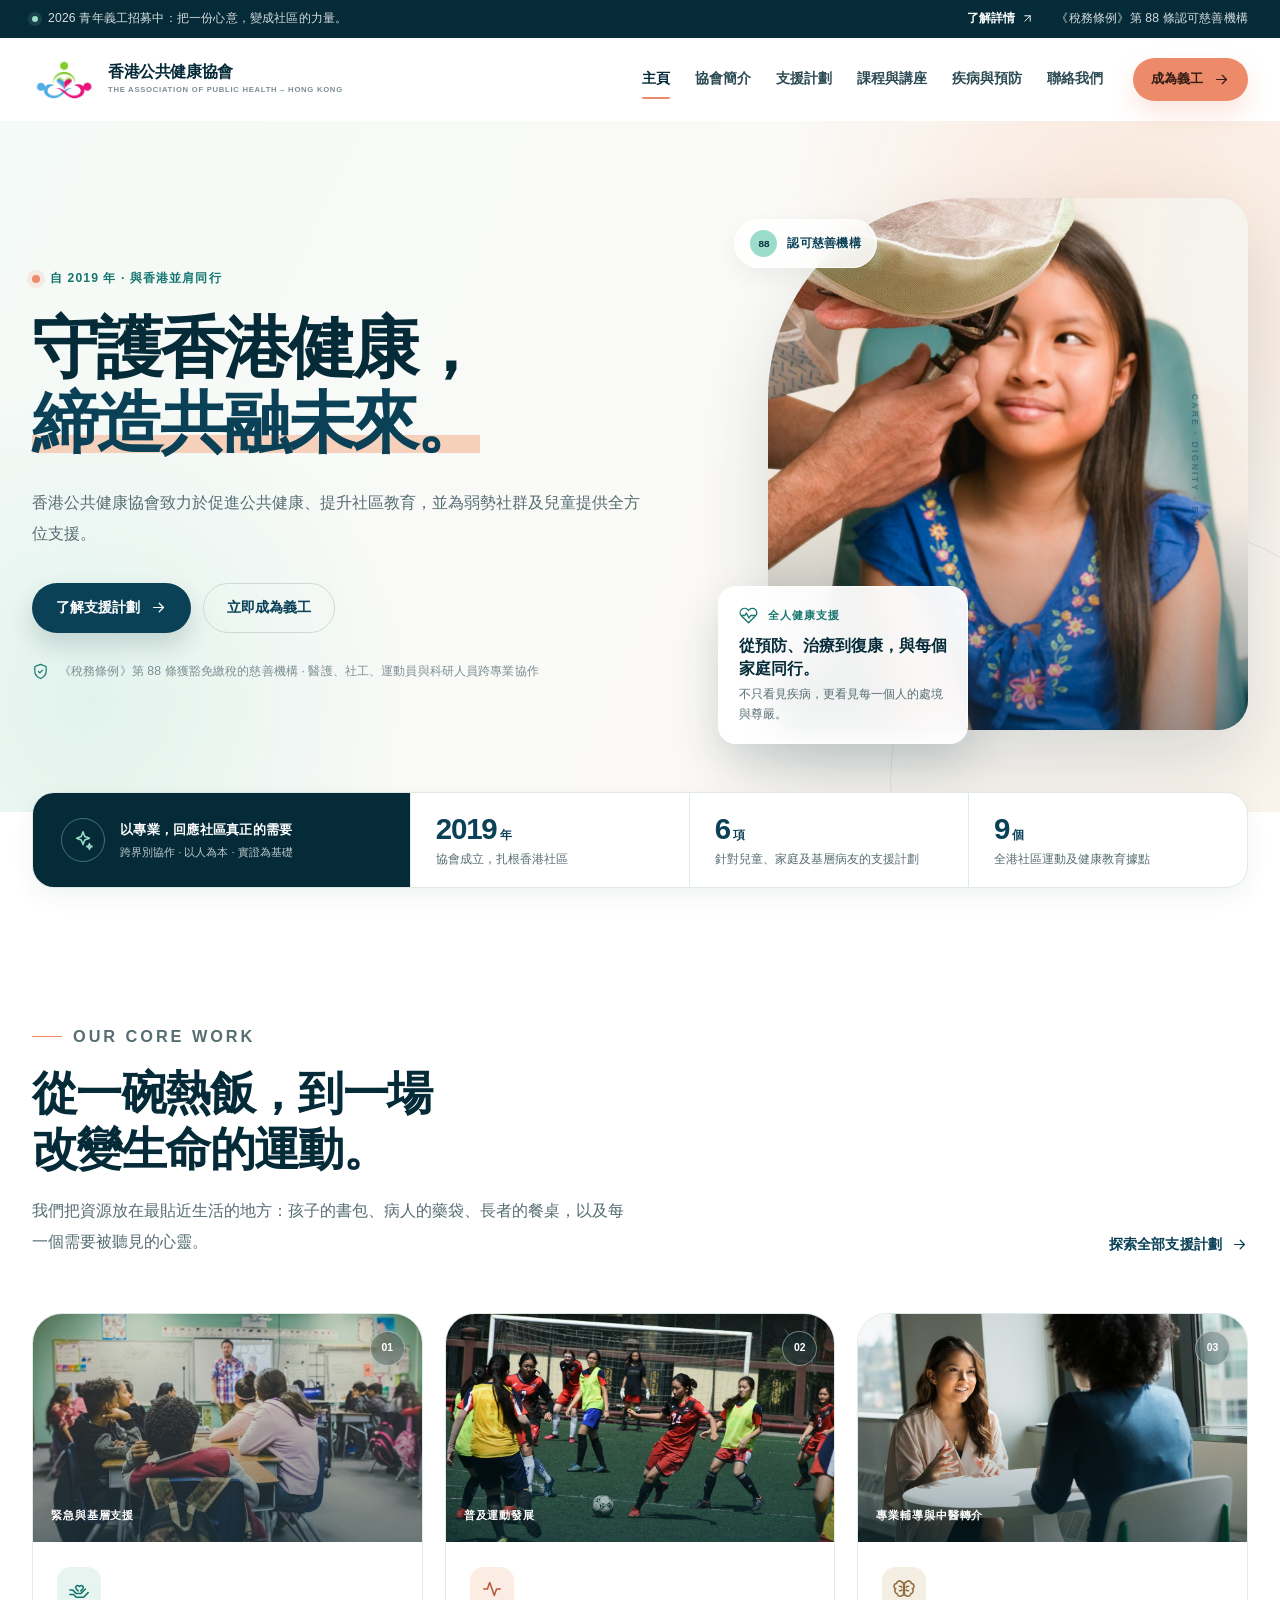
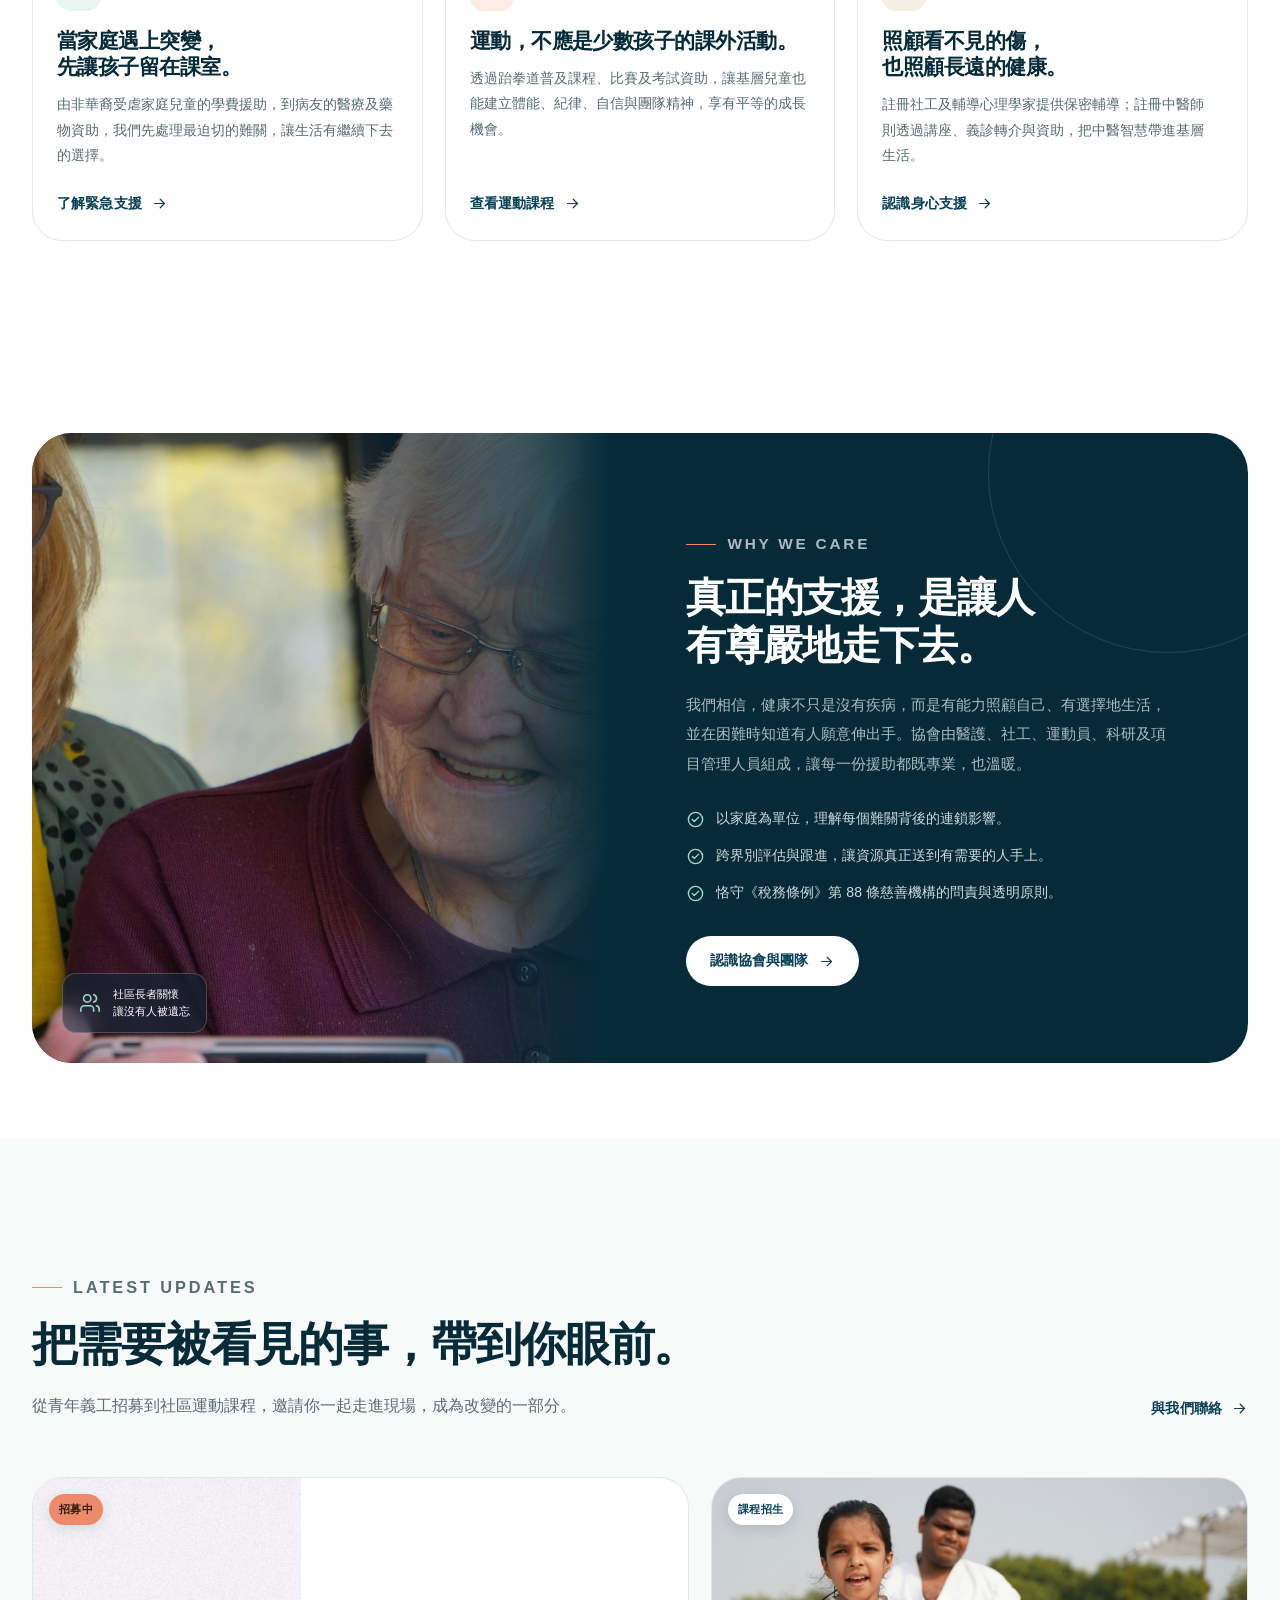
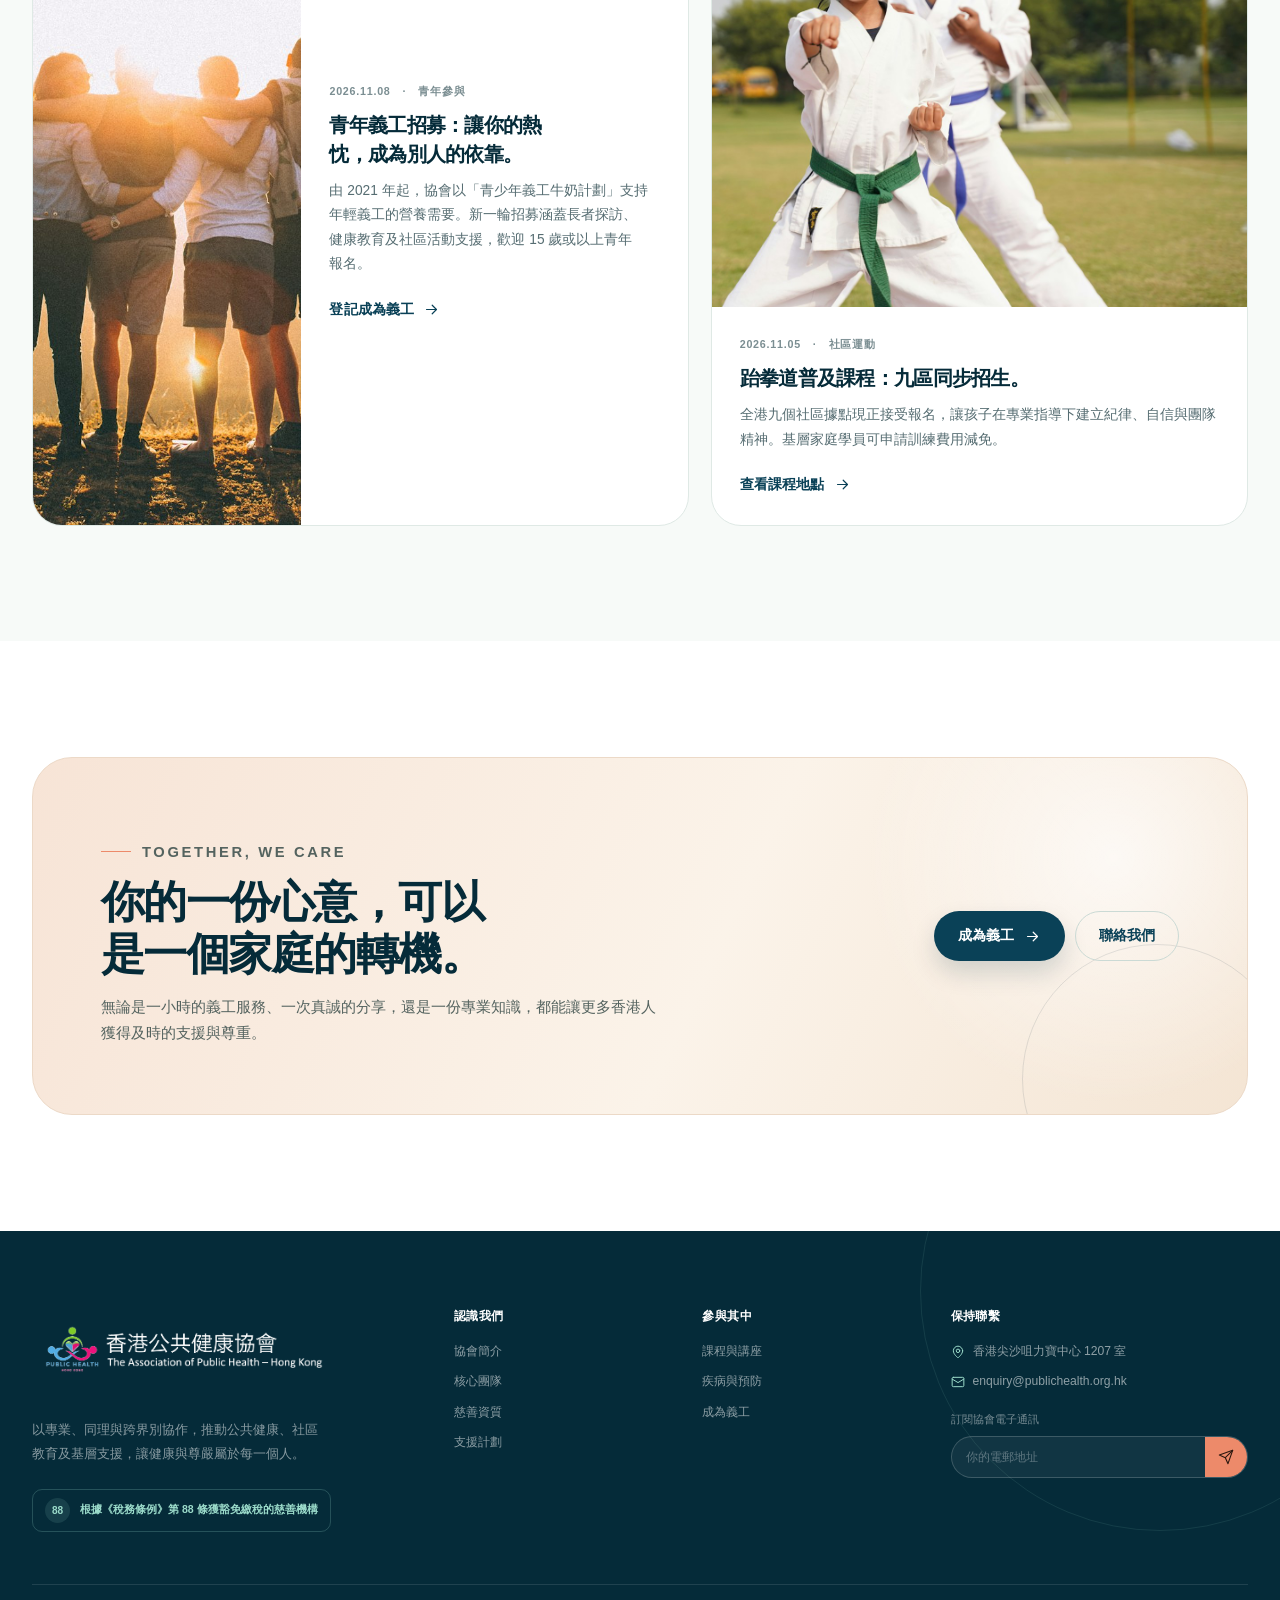
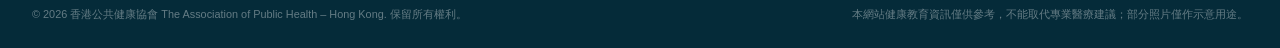
==== commit cccf436d: "Add files via upload" ====
--- a/index.html
+++ b/index.html
@@ -46,8 +46,7 @@
       </nav>
 
       <div class="header__actions">
-        <a class="btn btn--outline btn--sm" href="contact.html#volunteer">成為義工</a>
-        <a class="btn btn--accent btn--sm" href="contact.html#donate">捐款支持 <svg class="icon" aria-hidden="true"><use href="assets/icons.svg#arrow-right"></use></svg></a>
+        <a class="btn btn--accent btn--sm" href="contact.html#volunteer">成為義工 <svg class="icon" aria-hidden="true"><use href="assets/icons.svg#arrow-right"></use></svg></a>
       </div>
 
       <button class="menu-toggle" type="button" data-menu-toggle aria-controls="mobile-nav" aria-expanded="false" aria-label="開啟選單">
@@ -78,12 +77,11 @@
       <a href="contact.html">成為義工與聯絡 <svg class="icon" aria-hidden="true"><use href="assets/icons.svg#arrow-up-right"></use></svg></a>
     </nav>
     <div class="mobile-nav__actions">
-      <a class="btn btn--primary btn--block" href="contact.html#volunteer">成為義工</a>
-      <a class="btn btn--accent btn--block" href="contact.html#donate">捐款支持</a>
+      <a class="btn btn--accent btn--block" href="contact.html#volunteer">成為義工</a>
     </div>
     <div class="mobile-nav__contact">
       香港尖沙咀力寶中心 1207 室<br>
-      <a href="mailto:admin@publichealth.org.hk">admin@publichealth.org.hk</a>
+      <a href="mailto:enquiry@publichealth.org.hk">enquiry@publichealth.org.hk</a>
     </div>
   </div>
 
@@ -278,12 +276,12 @@
           <div class="cta-band__grid">
             <div class="cta-band__copy">
               <p class="eyebrow">Together, We Care</p>
-              <h2 id="home-cta-title">你的一份支持，可以是一個家庭的轉機。</h2>
-              <p>無論是一次捐款、一小時的義工服務，還是一次真誠的分享，都能讓更多香港人獲得及時的支援與尊重。</p>
+              <h2 id="home-cta-title">你的一份心意，可以是一個家庭的轉機。</h2>
+              <p>無論是一小時的義工服務、一次真誠的分享，還是一份專業知識，都能讓更多香港人獲得及時的支援與尊重。</p>
             </div>
             <div class="cta-band__actions">
-              <a class="btn btn--primary" href="contact.html#donate">捐款支持 <svg class="icon" aria-hidden="true"><use href="assets/icons.svg#heart"></use></svg></a>
-              <a class="btn btn--outline" href="contact.html#volunteer">成為義工</a>
+              <a class="btn btn--primary" href="contact.html#volunteer">成為義工 <svg class="icon" aria-hidden="true"><use href="assets/icons.svg#arrow-right"></use></svg></a>
+              <a class="btn btn--outline" href="contact.html">聯絡我們</a>
             </div>
           </div>
         </div>
@@ -318,7 +316,6 @@
             <a href="courses.html">課程與講座</a>
             <a href="prevention.html">疾病與預防</a>
             <a href="contact.html#volunteer">成為義工</a>
-            <a href="contact.html#donate">捐款支持</a>
           </nav>
         </div>
 
@@ -331,11 +328,7 @@
             </div>
             <div class="footer__contact-row">
               <svg class="icon" aria-hidden="true"><use href="assets/icons.svg#mail"></use></svg>
-              <a href="mailto:admin@publichealth.org.hk">admin@publichealth.org.hk</a>
-            </div>
-            <div class="footer__contact-row">
-              <svg class="icon" aria-hidden="true"><use href="assets/icons.svg#clock"></use></svg>
-              <span>星期一至五 09:00–18:00</span>
+              <a href="mailto:enquiry@publichealth.org.hk">enquiry@publichealth.org.hk</a>
             </div>
           </div>
           <form class="newsletter" data-newsletter>
--- a/assets/css/styles.css
+++ b/assets/css/styles.css
@@ -3383,69 +3383,6 @@
   line-height: 1.7;
 }
 
-.visit-panel {
-  display: grid;
-  grid-template-columns: 1.12fr 0.88fr;
-  align-items: center;
-  gap: clamp(34px, 5vw, 64px);
-  padding: clamp(30px, 5vw, 56px);
-  border: 1px solid #ecd9c7;
-  border-radius: var(--radius-xl);
-  background:
-    radial-gradient(circle at 94% 12%, rgba(255, 255, 255, 0.72), transparent 23%),
-    linear-gradient(115deg, #f8e8db 0%, #fcf6ef 58%, #f6eadf 100%);
-}
-
-.visit-panel h2 {
-  margin-top: 12px;
-  max-width: 640px;
-  font-size: clamp(1.75rem, 2.9vw, 2.5rem);
-}
-
-.visit-panel__copy > p {
-  max-width: 590px;
-  margin-top: 14px;
-  color: #56635e;
-  font-size: 0.89rem;
-  line-height: 1.9;
-}
-
-.visit-panel__copy .btn {
-  margin-top: 24px;
-}
-
-.visit-panel__details {
-  display: grid;
-  gap: 10px;
-}
-
-.visit-detail {
-  display: grid;
-  grid-template-columns: 88px 1fr;
-  align-items: start;
-  gap: 12px;
-  padding: 16px 18px;
-  border: 1px solid rgba(236, 217, 199, 0.85);
-  border-radius: 14px;
-  background: rgba(255, 255, 255, 0.78);
-}
-
-.visit-detail > span {
-  padding-top: 3px;
-  color: var(--teal);
-  font-size: 0.65rem;
-  font-weight: 800;
-  letter-spacing: 0.06em;
-  line-height: 1.5;
-}
-
-.visit-detail p {
-  color: var(--navy-950);
-  font-size: 0.83rem;
-  font-weight: 600;
-  line-height: 1.7;
-}
-
 .contact-cards {
   display: grid;
   gap: 10px;
@@ -3542,90 +3479,6 @@
   color: var(--muted);
   font-size: 0.7rem;
   line-height: 1.65;
-}
-
-.donate-panel {
-  position: relative;
-  overflow: hidden;
-  padding: clamp(34px, 5vw, 58px);
-  border-radius: var(--radius-xl);
-  background: var(--navy-950);
-  color: rgba(255, 255, 255, 0.68);
-}
-
-.donate-panel::before {
-  content: "";
-  position: absolute;
-  top: -160px;
-  right: -80px;
-  width: 380px;
-  height: 380px;
-  border: 1px solid rgba(156, 220, 203, 0.17);
-  border-radius: 50%;
-}
-
-.donate-panel__grid {
-  position: relative;
-  z-index: 1;
-  display: grid;
-  grid-template-columns: 1.1fr 0.9fr;
-  align-items: center;
-  gap: 50px;
-}
-
-.donate-panel h2 {
-  margin-top: 13px;
-  color: var(--paper);
-  font-size: clamp(1.9rem, 3vw, 2.6rem);
-}
-
-.donate-panel p {
-  margin-top: 13px;
-  color: rgba(255, 255, 255, 0.64);
-  font-size: 0.88rem;
-  line-height: 1.9;
-}
-
-.donate-options {
-  display: grid;
-  gap: 8px;
-}
-
-.donate-option {
-  display: flex;
-  align-items: center;
-  justify-content: space-between;
-  gap: 15px;
-  padding: 15px 17px;
-  border: 1px solid rgba(255, 255, 255, 0.14);
-  border-radius: 12px;
-  background: rgba(255, 255, 255, 0.04);
-}
-
-.donate-option strong {
-  display: block;
-  color: var(--paper);
-  font-size: 0.82rem;
-}
-
-.donate-option span {
-  display: block;
-  margin-top: 2px;
-  color: rgba(255, 255, 255, 0.55);
-  font-size: 0.69rem;
-}
-
-.donate-option__tag {
-  flex: none;
-  color: var(--mint);
-  font-family: var(--font-latin);
-  font-size: 0.62rem;
-  font-weight: 700;
-  letter-spacing: 0.06em;
-}
-
-.donate-panel .btn {
-  margin-top: 18px;
 }
 
 /* --------------------------------------------------------------------------
@@ -4025,9 +3878,7 @@
   .course-feature,
   .tcm-grid,
   .contact-grid,
-  .donate-panel__grid,
-  .volunteer-email,
-  .visit-panel {
+  .volunteer-email {
     grid-template-columns: 1fr;
     gap: 38px;
   }
@@ -4566,10 +4417,8 @@
     gap: 31px;
   }
 
-  .volunteer-email,
-  .visit-panel {
+  .volunteer-email {
     grid-template-columns: 1fr;
-    gap: 28px;
   }
 
   .volunteer-email__steps {
@@ -4589,27 +4438,8 @@
     border-radius: 22px;
   }
 
-  .visit-panel {
-    padding: 28px 22px;
-    border-radius: 24px;
-  }
-
-  .visit-detail {
-    grid-template-columns: 80px 1fr;
-    padding: 14px;
-  }
-
   .volunteer-benefits {
     grid-template-columns: 1fr;
-  }
-
-  .donate-panel {
-    border-radius: 24px;
-    padding: 31px 24px;
-  }
-
-  .donate-panel__grid {
-    gap: 28px;
   }
 
   .footer__main {
